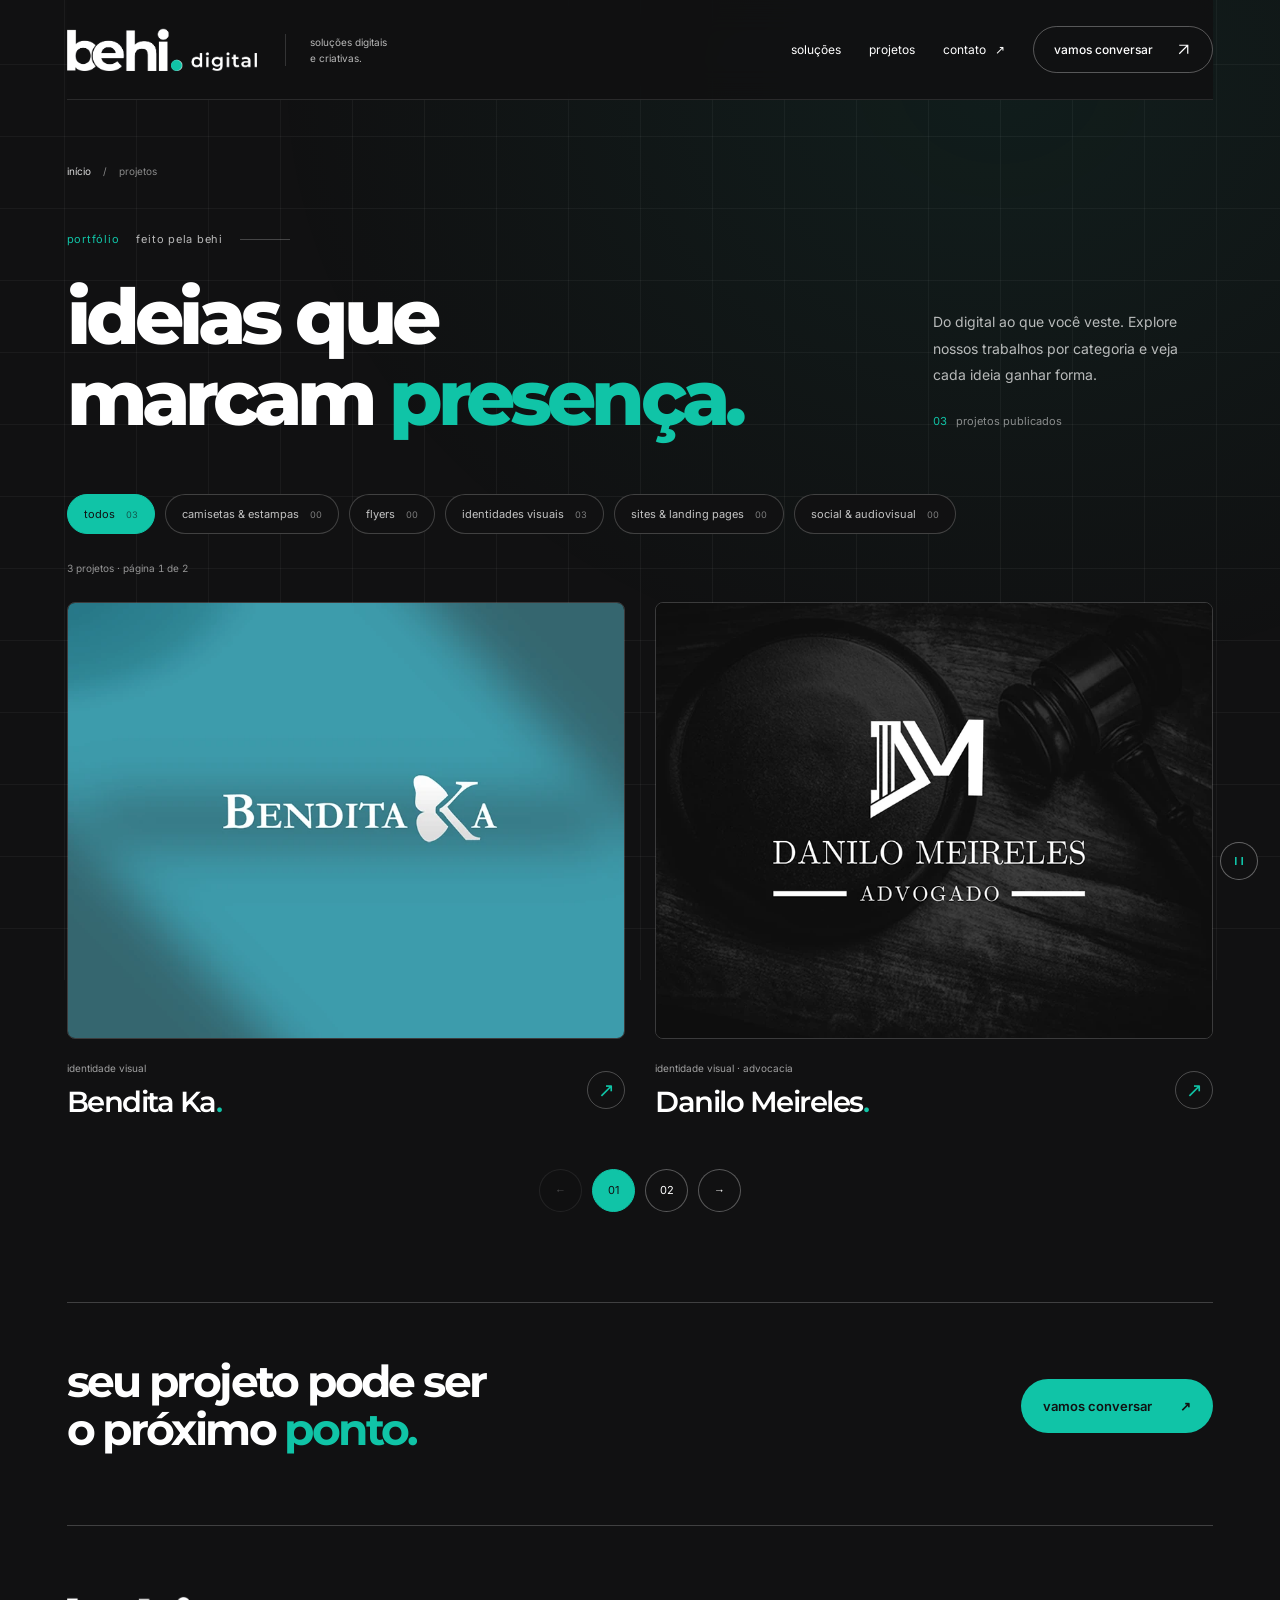
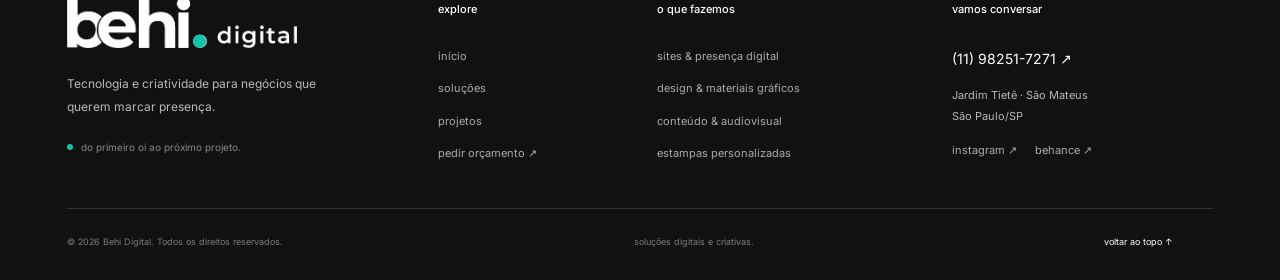
==== projetos.html @ 559d8277 "Add files via upload" ====
<!doctype html>
<html lang="pt-BR">
<head>
  <meta charset="utf-8">
  <meta name="viewport" content="width=device-width, initial-scale=1">
  <meta name="theme-color" content="#111112">
  <title>Projetos — Behi Digital</title>
  <meta name="description" content="Explore os projetos da Behi por categoria: identidades visuais, camisetas, flyers, sites e conteúdo. Conheça os trabalhos e peça seu orçamento.">
  <link rel="canonical" href="https://behi-solucoes-digitais.yellowgrass130.chatgpt.site/projetos.html">
  <meta property="og:type" content="website">
  <meta property="og:locale" content="pt_BR">
  <meta property="og:title" content="Projetos — Behi Digital">
  <meta property="og:description" content="Tecnologia e criatividade para o seu negócio. Sites, design e conteúdo, com atendimento próximo e cuidado em cada entrega.">
  <meta property="og:url" content="https://behi-solucoes-digitais.yellowgrass130.chatgpt.site/projetos.html">
  <link rel="icon" type="image/png" href="./assets/destaques-632b198e.png">
  <link rel="preload" href="./fonts/montserrat-800.woff2" as="font" type="font/woff2" crossorigin>
  <link rel="preload" href="./fonts/inter-400.woff2" as="font" type="font/woff2" crossorigin>
  <link rel="stylesheet" href="./fonts.css">
  <link rel="stylesheet" href="./tokens.css">
  <link rel="stylesheet" href="./style.css">
  <link rel="stylesheet" href="./experience.css">
  <link rel="stylesheet" href="./refinements.css">
</head>
<body><div class="page-grid" aria-hidden="true"></div><div class="scroll-progress" aria-hidden="true"></div><div class="cursor-ring" aria-hidden="true"></div><a class="skip-link" href="#galeria">Ir para os projetos</a><div class="site-shell"><header class="site-header">
      <a class="brand" href="./" aria-label="Behi Digital — início">
        <span class="logo-horizontal" role="img" aria-label="behi.digital"><img src="./assets/site-cabecalho-d1fed30f.png" alt="" width="1046" height="238" aria-hidden="true"></span>
      </a>
      <span class="brand-descriptor">soluções digitais<br>e criativas.</span>
      <nav class="desktop-nav" aria-label="Navegação principal">
        <a href="./#solucoes">soluções</a>
        <a href="./projetos.html" aria-current="page">projetos</a>
        <a href="./#contato">contato <span aria-hidden="true">↗</span></a>
      </nav>
      <a class="header-contact whatsapp-link" href="https://wa.me/5511982517271?text=Ol%C3%A1!%20Vim%20pelo%20site%20da%20Behi%20e%20gostaria%20de%20um%20or%C3%A7amento%20para%20meu%20projeto." target="_blank" rel="noopener noreferrer">
        vamos conversar <svg viewBox="0 0 24 24" fill="none" aria-hidden="true"><path d="M6 18 18 6M6 6h12v12" stroke="currentColor" stroke-width="1.7"/></svg><span class="sr-only"> pelo WhatsApp (abre em nova aba)</span>
      </a>
      <button class="menu-toggle" aria-expanded="false" aria-controls="mobile-menu" aria-label="Abrir menu"><span></span><span></span></button>
      <nav id="mobile-menu" class="mobile-menu" aria-label="Navegação móvel" hidden>
        <a href="./#solucoes">soluções <span aria-hidden="true">↘</span></a>
        <a href="./projetos.html" aria-current="page">projetos <span aria-hidden="true">↘</span></a>
        <a class="whatsapp-link" href="https://wa.me/5511982517271?text=Ol%C3%A1!%20Vim%20pelo%20site%20da%20Behi%20e%20gostaria%20de%20um%20or%C3%A7amento%20para%20meu%20projeto." target="_blank" rel="noopener noreferrer">pedir um orçamento <span aria-hidden="true">↗</span></a>
      </nav>
    </header>
    <main id="galeria" class="gallery-main">
      <nav class="breadcrumbs" aria-label="Caminho da página"><a href="./">início</a><span aria-hidden="true">/</span><span aria-current="page">projetos</span></nav>
      <div class="gallery-heading"><div><p class="section-label reveal"><span>portfólio</span> feito pela behi</p><h1 class="reveal">ideias que<br>marcam <span class="accent">presença.</span></h1></div><div><p class="section-description reveal">Do digital ao que você veste. Explore nossos trabalhos por categoria e veja cada ideia ganhar forma.</p><p class="gallery-total"><span id="gallery-total">03</span> projetos publicados</p></div></div>
      <div id="gallery-filters" class="gallery-filters" role="group" aria-label="Filtrar projetos por categoria"></div>
      <div id="gallery-results" class="gallery-results"><p id="gallery-status" class="gallery-status" role="status" aria-live="polite"></p><ul id="gallery-list" class="gallery-grid" aria-label="Projetos"></ul>
      <div id="gallery-empty" class="gallery-empty" hidden><h2>novos pontos de vista<br>chegam por aqui<span class="accent">.</span></h2><p>Ainda não há projetos publicados nesta categoria. Enquanto isso, conheça os outros trabalhos da Behi.</p><a id="gallery-reset" class="button button-primary" href="./projetos.html">ver todos os projetos <span aria-hidden="true">↗</span></a></div>
      <nav id="gallery-pagination" class="gallery-pagination" aria-label="Paginação dos projetos"></nav></div>
      <noscript><p>Conheça os projetos no <a class="work-link" href="https://www.behance.net/brenobotelho1">portfólio da Behi no Behance ↗</a>. Ative o JavaScript para filtrar e ampliar os trabalhos nesta página.</p></noscript>
    </main>
    <section class="gallery-cta" aria-labelledby="gallery-cta-title"><h2 id="gallery-cta-title">seu projeto pode ser<br>o próximo <span class="accent">ponto.</span></h2><a class="button button-primary" href="./#contato">vamos conversar <span aria-hidden="true">↗</span></a></section>
    <footer id="rodape" class="site-footer footer-full">
      <div class="footer-top"><div class="footer-about"><a href="./" aria-label="Behi Digital — voltar ao início"><span class="logo-horizontal" role="img" aria-label="behi.digital"><img src="./assets/site-cabecalho-d1fed30f.png" alt="" width="1046" height="238" aria-hidden="true"></span></a><p>Tecnologia e criatividade para negócios que querem marcar presença.</p><span class="footer-signature"><span class="contact-dot" aria-hidden="true"></span> do primeiro oi ao próximo projeto.</span></div>
      <nav class="footer-column" aria-label="Explore a Behi"><h3>explore</h3><a href="./">início</a><a href="./#solucoes">soluções</a><a href="./projetos.html">projetos</a><a href="./#contato">pedir orçamento ↗</a></nav>
      <nav class="footer-column" aria-label="Soluções da Behi"><h3>o que fazemos</h3><a href="./#solucoes">sites & presença digital</a><a href="./#solucoes">design & materiais gráficos</a><a href="./#solucoes">conteúdo & audiovisual</a><a href="./#solucoes">estampas personalizadas</a></nav>
      <div class="footer-column footer-contact"><h3>vamos conversar</h3><a class="footer-phone" href="https://wa.me/5511982517271" target="_blank" rel="noopener noreferrer">(11) 98251-7271 ↗</a><p>Jardim Tietê · São Mateus<br>São Paulo/SP</p><div class="footer-socials"><a href="https://www.instagram.com/behidigital/" target="_blank" rel="noopener noreferrer">instagram ↗</a><a href="https://www.behance.net/brenobotelho1" target="_blank" rel="noopener noreferrer">behance ↗</a></div></div></div>
      <div class="footer-bottom"><span>© <span data-current-year>2026</span> Behi Digital. Todos os direitos reservados.</span><span>soluções digitais e criativas.</span><a href="#galeria">voltar ao topo ↑</a></div>
    </footer></div>
  <dialog id="project-dialog" class="project-dialog" aria-labelledby="dialog-title" aria-describedby="dialog-description">
    <div class="dialog-header"><span id="dialog-type" class="project-kind"></span><form method="dialog"><button id="dialog-close" class="dialog-close" type="submit" aria-label="Fechar projeto" autofocus>×</button></form></div>
    <figure class="dialog-image"><img id="dialog-image" alt="" width="808" height="632"></figure>
    <div class="dialog-image-nav" id="dialog-image-nav" hidden><button id="dialog-prev" type="button" aria-label="Imagem anterior">←</button><span id="dialog-image-count" role="status"></span><button id="dialog-next" type="button" aria-label="Próxima imagem">→</button></div>
    <div class="dialog-info"><h2 id="dialog-title"></h2><p id="dialog-description"></p><a id="dialog-source" class="work-link" target="_blank" rel="noopener noreferrer" hidden></a></div>
  </dialog>
<button class="motion-toggle" aria-label="Pausar movimentos" aria-pressed="false" title="Pausar movimentos" hidden><svg class="pause-icon" viewBox="0 0 20 20" aria-hidden="true"><path d="M6 5v10M14 5v10" stroke="currentColor" stroke-width="2"/></svg><svg class="play-icon" viewBox="0 0 20 20" aria-hidden="true"><path d="m7 4 9 6-9 6V4Z" fill="currentColor"/></svg></button><script src="./script.js" defer></script><script src="./portfolio-data.js" defer></script><script src="./portfolio.js" defer></script></body></html>
---- fonts.css ----
@font-face {
  font-family: 'Inter';
  font-style: normal;
  font-weight: 400;
  font-display: swap;
  src: url("./fonts/inter-400.woff2") format('woff2');
  unicode-range: U+0000-00FF, U+0131, U+0152-0153, U+02BB-02BC, U+02C6, U+02DA, U+02DC, U+0304, U+0308, U+0329, U+2000-206F, U+20AC, U+2122, U+2191, U+2193, U+2212, U+2215, U+FEFF, U+FFFD;
}

@font-face {
  font-family: 'Inter';
  font-style: normal;
  font-weight: 500;
  font-display: swap;
  src: url("./fonts/inter-500.woff2") format('woff2');
  unicode-range: U+0000-00FF, U+0131, U+0152-0153, U+02BB-02BC, U+02C6, U+02DA, U+02DC, U+0304, U+0308, U+0329, U+2000-206F, U+20AC, U+2122, U+2191, U+2193, U+2212, U+2215, U+FEFF, U+FFFD;
}

@font-face {
  font-family: 'Inter';
  font-style: normal;
  font-weight: 600;
  font-display: swap;
  src: url("./fonts/inter-600.woff2") format('woff2');
  unicode-range: U+0000-00FF, U+0131, U+0152-0153, U+02BB-02BC, U+02C6, U+02DA, U+02DC, U+0304, U+0308, U+0329, U+2000-206F, U+20AC, U+2122, U+2191, U+2193, U+2212, U+2215, U+FEFF, U+FFFD;
}

@font-face {
  font-family: 'Montserrat';
  font-style: normal;
  font-weight: 600;
  font-display: swap;
  src: url("./fonts/montserrat-600.woff2") format('woff2');
  unicode-range: U+0000-00FF, U+0131, U+0152-0153, U+02BB-02BC, U+02C6, U+02DA, U+02DC, U+0304, U+0308, U+0329, U+2000-206F, U+20AC, U+2122, U+2191, U+2193, U+2212, U+2215, U+FEFF, U+FFFD;
}

@font-face {
  font-family: 'Montserrat';
  font-style: normal;
  font-weight: 700;
  font-display: swap;
  src: url("./fonts/montserrat-700.woff2") format('woff2');
  unicode-range: U+0000-00FF, U+0131, U+0152-0153, U+02BB-02BC, U+02C6, U+02DA, U+02DC, U+0304, U+0308, U+0329, U+2000-206F, U+20AC, U+2122, U+2191, U+2193, U+2212, U+2215, U+FEFF, U+FFFD;
}

@font-face {
  font-family: 'Montserrat';
  font-style: normal;
  font-weight: 800;
  font-display: swap;
  src: url("./fonts/montserrat-800.woff2") format('woff2');
  unicode-range: U+0000-00FF, U+0131, U+0152-0153, U+02BB-02BC, U+02C6, U+02DA, U+02DC, U+0304, U+0308, U+0329, U+2000-206F, U+20AC, U+2122, U+2191, U+2193, U+2212, U+2215, U+FEFF, U+FFFD;
}

@font-face {
  font-family: 'Inter';
  font-style: normal;
  font-weight: 700 900;
  font-display: swap;
  src: url("./fonts/inter-700-900.woff2") format('woff2');
  unicode-range: U+0000-00FF, U+0131, U+0152-0153, U+02BB-02BC, U+02C6, U+02DA, U+02DC, U+0304, U+0308, U+0329, U+2000-206F, U+20AC, U+2122, U+2191, U+2193, U+2212, U+2215, U+FEFF, U+FFFD;
}
---- tokens.css ----
/* Declared brand values from the supplied Behi Brand Book. */
:root {
  --behi-ink: #111112;
  --behi-graphite: #2a2a2d;
  --behi-bone: #f2efe8;
  --behi-turquoise: #10c4a7;
  --behi-mist: #9a9a94;
  --behi-font-heading: "Montserrat", sans-serif;
  --behi-font-body: "Inter", sans-serif;
}
---- style.css ----
* { box-sizing: border-box; }
html { scroll-behavior: smooth; }
body { margin: 0; background: var(--behi-ink); color: var(--behi-bone); font-family: var(--behi-font-body); -webkit-font-smoothing: antialiased; }
body::before { content: ""; display: block; height: 4px; background: var(--behi-turquoise); }
a { color: inherit; text-decoration: none; }
button { font: inherit; }
button, a { -webkit-tap-highlight-color: transparent; }
a:focus-visible, button:focus-visible { outline: 2px solid var(--behi-turquoise); outline-offset: 6px; }
::selection { color: var(--behi-ink); background: var(--behi-turquoise); }
[hidden] { display: none !important; }
.sr-only { position: absolute; width: 1px; height: 1px; padding: 0; margin: -1px; overflow: hidden; clip: rect(0, 0, 0, 0); white-space: nowrap; border: 0; }
.skip-link { position: fixed; top: 10px; left: 16px; transform: translateY(-160%); padding: 14px 20px; background: var(--behi-turquoise); color: var(--behi-ink); z-index: 30; }
.skip-link:focus { transform: translateY(0); }
.accent { color: var(--behi-turquoise); }
.site-shell { max-width: 1600px; margin: 0 auto; padding: 0 clamp(24px, 5.2vw, 84px); }
.site-header { min-height: 114px; display: flex; align-items: center; gap: 28px; border-bottom: 1px solid #ffffff1c; position: relative; z-index: 10; }
.brand { display: inline-flex; flex-shrink: 0; }
.brand img { width: 94px; height: auto; display: block; }
.brand-descriptor { border-left: 1px solid #ffffff26; padding-left: 24px; font-size: 11px; line-height: 1.6; color: #c1c0ba; }
.desktop-nav { margin-left: auto; display: flex; align-items: center; gap: 30px; font-size: 12px; }
.desktop-nav a { padding: 12px 0; transition: color .2s; }
.desktop-nav a:hover, .work-link:hover { color: var(--behi-turquoise); }
.desktop-nav a span { margin-left: 6px; }
.header-contact { display: inline-flex; align-items: center; gap: 22px; font-size: 12px; font-weight: 500; border: 1px solid #ffffff4d; padding: 14px 20px; border-radius: 40px; transition: background .2s, border-color .2s, color .2s; }
.header-contact:hover { color: var(--behi-ink); background: var(--behi-turquoise); border-color: var(--behi-turquoise); }
.header-contact svg { width: 17px; height: 17px; }
.menu-toggle, .mobile-menu { display: none; }
.hero { display: grid; grid-template-columns: 1fr 1fr; gap: 28px; align-items: center; padding: 64px 0 54px; }
.eyebrow { margin: 0 0 26px; display: flex; align-items: center; gap: 10px; font-size: 12px; font-weight: 500; letter-spacing: .02em; color: #d1d0c9; }
.little-dot { width: 7px; height: 7px; background: var(--behi-turquoise); border-radius: 50%; }
h1 { font-family: var(--behi-font-heading); font-size: clamp(78px, 8.4vw, 128px); font-weight: 800; letter-spacing: -.075em; line-height: .95; margin: 0 0 28px; }
.headline-last { position: relative; display: inline-block; }
.headline-spark { width: .44em; height: .44em; position: absolute; top: .16em; right: -.73em; color: var(--behi-turquoise); transform: rotate(15deg); }
.hero-description { color: #c4c2bc; max-width: 420px; font-size: 15px; line-height: 1.8; margin: 0 0 27px; }
.hero-actions { display: flex; align-items: center; gap: 24px; flex-wrap: wrap; }
.button { min-height: 54px; padding: 0 22px; display: inline-flex; justify-content: center; align-items: center; gap: 28px; font-size: 13px; font-weight: 600; border-radius: 50px; transition: transform .2s, background .2s; }
.button-primary { color: var(--behi-ink); background: var(--behi-turquoise); }
.button-primary:hover { background: #40d6bc; transform: translateY(-2px); }
.button svg { height: 20px; width: 20px; }
.work-link { display: inline-flex; gap: 12px; font-size: 12px; padding: 16px 0; border-bottom: 1px solid #f2efe845; transition: color .2s; }
.contact-note { font-size: 10px; color: #b2b1aa; margin: 19px 0 0; letter-spacing: .015em; }
.contact-note > span { color: var(--behi-turquoise); margin-right: 5px; }
.hero-art { height: 590px; position: relative; min-width: 0; isolation: isolate; }
.art-grid { position: absolute; inset: 32px 0 33px; border: 1px solid #f2efe80b; border-radius: 50%; background-image: linear-gradient(#ffffff06 1px, transparent 1px), linear-gradient(90deg, #ffffff06 1px, transparent 1px); background-size: 44px 44px; mask-image: radial-gradient(ellipse, black 26%, transparent 72%); }
.art-topline { position: absolute; top: 0; left: 20px; right: 0; display: flex; align-items: center; justify-content: space-between; font-size: 9px; color: #b6b4ad; letter-spacing: .035em; }
.art-topline > span:last-child { color: var(--behi-turquoise); }
.browser-card { position: absolute; top: 62px; left: 16px; width: 91%; background: var(--behi-bone); color: var(--behi-ink); border-radius: 12px; overflow: hidden; transform: rotate(-7deg); box-shadow: 0 20px 65px #0005; border: 1px solid #f2efe84d; }
.browser-bar { height: 32px; display: flex; align-items: center; justify-content: space-between; gap: 10px; padding: 0 13px; background: #e6e3dd; border-bottom: 1px solid #11111212; }
.browser-bar > span:nth-child(2) { font-size: 7px; color: #64645e; }
.browser-bar > svg { width: 12px; height: 12px; }
.window-dots { display: flex; gap: 4px; }
.window-dots i { width: 5px; height: 5px; display: block; border: 1px solid #8e8c87; border-radius: 50%; }
.window-dots i:first-child { border-color: var(--behi-turquoise); background: var(--behi-turquoise); }
.browser-body { padding: 24px 27px 0; height: 292px; position: relative; }
.browser-body > img { display: block; width: 104px; height: auto; }
.browser-mini-nav { position: absolute; display: flex; gap: 12px; top: 32px; right: 23px; font-size: 6px; }
.browser-mini-nav b { font-size: 9px; margin-left: 4px; }
.browser-heading { font-family: var(--behi-font-heading); font-size: clamp(25px, 2.6vw, 40px); font-weight: 800; line-height: 1.12; letter-spacing: -.06em; margin: 28px 0 11px; }
.browser-heading > span { color: #777971; }
.browser-caption { font-size: 8px; line-height: 1.6; }
.browser-mini-button { font-size: 7px; display: inline-flex; gap: 27px; align-items: center; border-radius: 30px; margin-top: 15px; padding: 9px 12px; background: var(--behi-ink); color: var(--behi-bone); }
.browser-mini-button > span { color: var(--behi-turquoise); font-size: 10px; }
.browser-orbit { width: 112px; height: 112px; position: absolute; right: 27px; bottom: 43px; color: #111112; background: var(--behi-turquoise); border-radius: 50%; }
.browser-orbit svg { width: 100%; height: 100%; transform: rotate(-18deg); }
.browser-bottom { display: flex; justify-content: space-between; position: absolute; bottom: 0; left: 27px; right: 27px; border-top: 1px solid #11111222; padding: 10px 0; font-size: 6px; color: #60605c; }
.poster-card { position: absolute; top: 244px; right: 0; width: 47%; height: 290px; border-radius: 10px; transform: rotate(8deg); padding: 22px; background: var(--behi-turquoise); color: var(--behi-ink); box-shadow: 0 18px 40px #0004; }
.poster-label { display: flex; justify-content: space-between; font-size: 7px; padding-bottom: 14px; border-bottom: 1px solid #11111240; }
.poster-label > span:last-child { font-size: 13px; line-height: 1; }
.poster-card > p { font-family: var(--behi-font-heading); font-size: clamp(23px, 2.55vw, 40px); font-weight: 800; letter-spacing: -.065em; line-height: 1.02; margin: 18px 0 0; }
.poster-card > p > span { color: #111112; }
.poster-asterisk { position: absolute; bottom: 43px; right: 20px; width: 65px; height: 65px; transform: rotate(15deg); }
.poster-card > img { position: absolute; bottom: 20px; left: 22px; width: 74px; height: auto; }
.content-card { position: absolute; top: 374px; left: -3px; width: 52%; height: 169px; transform: rotate(-5deg); border: 1px solid #62625c; background: var(--behi-graphite); color: var(--behi-bone); border-radius: 10px; padding: 16px 18px; box-shadow: 0 15px 40px #0004; }
.content-top { display: flex; gap: 6px; align-items: center; font-size: 6px; color: #d1d0ca; }
.content-status { width: 4px; height: 4px; background: var(--behi-turquoise); border-radius: 50%; }
.content-top > span:last-child { margin-left: auto; letter-spacing: .1em; }
.content-play { position: absolute; right: 16px; top: 48px; display: flex; align-items: center; justify-content: center; width: 53px; height: 53px; border: 1px solid #f2efe838; border-radius: 50%; color: var(--behi-turquoise); }
.content-play svg { width: 32px; height: 32px; }
.content-title { display: block; margin-top: 23px; font-family: var(--behi-font-heading); font-size: 34px; letter-spacing: -.06em; font-weight: 800; }
.content-timeline { margin-top: 22px; font-size: 6px; color: #c4c3bb; }
.content-timeline i { display: block; width: 100%; height: 2px; background: linear-gradient(90deg, var(--behi-turquoise) 38%, #656560 38%); position: relative; margin-bottom: 6px; }
.content-timeline i::before { content: ""; position: absolute; top: -2px; left: 38%; height: 6px; width: 6px; border-radius: 50%; background: var(--behi-turquoise); }
.art-sticker { display: flex; align-items: center; gap: 9px; position: absolute; right: 18px; top: 189px; background: var(--behi-ink); color: var(--behi-bone); border: 1px solid #ffffff35; padding: 11px 14px; border-radius: 30px; font-size: 9px; transform: rotate(4deg); box-shadow: 0 7px 20px #0004; }
.art-sticker svg { width: 18px; height: 18px; color: var(--behi-turquoise); }
.art-bottomline { position: absolute; bottom: 0; left: 0; right: 0; display: flex; gap: 12px; align-items: center; justify-content: space-between; color: #b4b1aa; font-size: 8px; letter-spacing: .02em; }
.cross { color: var(--behi-turquoise); font-size: 16px; }
.service-strip { display: flex; align-items: center; justify-content: space-between; gap: 22px; padding: 30px 0; border-top: 1px solid #ffffff24; border-bottom: 1px solid #ffffff24; }
.service-strip > span { display: inline-flex; justify-content: space-between; align-items: center; flex: 1; gap: 22px; font-family: var(--behi-font-heading); font-size: clamp(14px, 1.7vw, 24px); font-weight: 600; letter-spacing: -.04em; white-space: nowrap; }
.service-strip > span:last-child { flex: initial; }
.service-strip > span:last-child .strip-dot { display: none; }
.strip-dot { display: inline-block; width: 5px; height: 5px; border-radius: 50%; background: var(--behi-turquoise); flex-shrink: 0; }
.site-footer { display: flex; gap: 24px; align-items: center; justify-content: space-between; padding: 25px 0; color: #b4b1aa; font-size: 10px; line-height: 1.6; }
.site-footer p { display: flex; gap: 8px; align-items: center; margin: 0; }
.site-footer svg { width: 16px; height: 16px; color: var(--behi-turquoise); flex-shrink: 0; }
.hero-copy { animation: enter .65s ease both; }
.hero-art { animation: enter .8s .1s ease both; }
@keyframes enter { from { opacity: 0; transform: translateY(12px); } to { opacity: 1; transform: translateY(0); } }

@media (min-width: 1500px) {
  .hero { gap: 56px; }
  .hero-art { height: 620px; }
  .browser-card { top: 70px; }
  .poster-card { top: 265px; height: 310px; }
  .content-card { top: 400px; height: 175px; }
}
@media (max-width: 1100px) {
  .site-shell { padding: 0 32px; }
  .site-header { gap: 20px; min-height: 100px; }
  .brand-descriptor { padding-left: 18px; font-size: 10px; }
  .desktop-nav { gap: 20px; font-size: 11px; }
  .header-contact { gap: 13px; padding: 12px 15px; font-size: 11px; }
  .hero { gap: 15px; padding: 52px 0 40px; }
  h1 { font-size: clamp(76px, 9vw, 100px); }
  .hero-description { font-size: 14px; max-width: 370px; }
  .hero-actions { gap: 20px; }
  .button { font-size: 12px; padding: 0 19px; gap: 17px; }
  .work-link { font-size: 11px; gap: 6px; }
  .hero-art { height: 540px; }
  .browser-card { left: 5px; top: 66px; width: 95%; }
  .browser-body { height: 267px; padding: 21px 20px 0; }
  .browser-body > img { width: 85px; }
  .browser-mini-nav { right: 18px; top: 27px; gap: 9px; font-size: 5px; }
  .browser-heading { margin-top: 31px; font-size: 29px; }
  .browser-orbit { width: 88px; height: 88px; right: 16px; bottom: 49px; }
  .browser-bottom { left: 20px; right: 20px; }
  .poster-card { top: 251px; height: 245px; width: 49%; padding: 17px; }
  .poster-card > p { font-size: 30px; }
  .poster-asterisk { width: 49px; height: 49px; bottom: 39px; right: 17px; }
  .poster-card > img { left: 17px; width: 62px; }
  .content-card { top: 350px; height: 151px; padding: 14px; }
  .content-title { font-size: 29px; }
  .content-play { width: 42px; height: 42px; top: 48px; right: 11px; }
  .content-play svg { width: 26px; height: 26px; }
  .content-timeline { margin-top: 18px; }
  .art-sticker { top: 196px; right: -5px; font-size: 8px; padding: 9px 11px; }
  .art-topline { font-size: 8px; left: 0; }
}
@media (max-width: 800px) {
  .brand-descriptor { margin-right: auto; }
  .desktop-nav { display: none; }
  .hero { grid-template-columns: 1fr; padding-top: 48px; gap: 44px; }
  .hero-copy { max-width: 620px; }
  h1 { font-size: clamp(88px, 14.5vw, 116px); }
  .hero-description { font-size: 15px; max-width: 445px; }
  .hero-art { width: min(100%, 570px); justify-self: center; height: 580px; }
  .browser-card { width: 91%; left: 18px; top: 68px; }
  .browser-body { height: 293px; padding: 24px 27px 0; }
  .browser-body > img { width: 104px; }
  .browser-mini-nav { right: 24px; top: 32px; font-size: 6px; gap: 12px; }
  .browser-heading { font-size: clamp(27px, 6.4vw, 39px); }
  .browser-orbit { width: 112px; height: 112px; right: 27px; bottom: 43px; }
  .poster-card { top: 245px; width: 47%; height: 288px; padding: 22px; }
  .poster-card > p { font-size: clamp(25px, 6.1vw, 37px); }
  .poster-asterisk { width: 65px; height: 65px; bottom: 43px; right: 20px; }
  .poster-card > img { left: 22px; width: 74px; }
  .content-card { top: 367px; height: 166px; left: 0; padding: 16px 18px; }
  .content-title { font-size: 34px; }
  .content-play { width: 53px; height: 53px; top: 48px; right: 16px; }
  .content-timeline { margin-top: 22px; }
  .art-sticker { top: 191px; right: 8px; padding: 11px 14px; font-size: 9px; }
  .service-strip { flex-wrap: wrap; justify-content: center; padding: 23px 0; gap: 18px 24px; }
  .service-strip > span { flex: initial; font-size: 17px; gap: 24px; }
  .service-strip > span:last-child .strip-dot { display: inline-block; }
  .site-footer { flex-wrap: wrap; gap: 12px; }
}
@media (max-width: 520px) {
  .site-shell { padding: 0 22px; }
  .site-header { min-height: 92px; gap: 18px; }
  .brand img { width: 76px; }
  .brand-descriptor { padding-left: 17px; font-size: 9px; }
  .header-contact { display: none; }
  .menu-toggle { display: flex; flex-direction: column; align-items: center; justify-content: center; width: 44px; height: 44px; gap: 6px; background: transparent; border: 1px solid #ffffff42; border-radius: 50%; cursor: pointer; flex-shrink: 0; }
  .menu-toggle span { width: 15px; height: 1px; background: var(--behi-bone); transition: transform .2s; }
  .menu-toggle[aria-expanded="true"] span:first-child { transform: translateY(3.5px) rotate(45deg); }
  .menu-toggle[aria-expanded="true"] span:last-child { transform: translateY(-3.5px) rotate(-45deg); }
  .mobile-menu { display: flex; flex-direction: column; gap: 0; position: absolute; left: 0; right: 0; top: calc(100% + 10px); background: var(--behi-graphite); border: 1px solid #ffffff26; border-radius: 14px; padding: 8px 20px; box-shadow: 0 20px 40px #0006; }
  .mobile-menu a { display: flex; align-items: center; justify-content: space-between; gap: 20px; padding: 18px 0; font-size: 13px; }
  .mobile-menu a + a { border-top: 1px solid #ffffff1c; }
  .mobile-menu a:last-child { color: var(--behi-turquoise); }
  .hero { padding-top: 37px; gap: 36px; padding-bottom: 28px; }
  .eyebrow { margin-bottom: 22px; font-size: 11px; }
  h1 { font-size: clamp(73px, 21vw, 106px); margin-bottom: 24px; }
  .headline-spark { width: .38em; height: .38em; right: -.59em; }
  .hero-description { font-size: 14px; line-height: 1.8; max-width: 340px; margin-bottom: 23px; }
  .hero-actions { gap: 10px 20px; }
  .button { min-height: 53px; padding: 0 20px; font-size: 12px; gap: 24px; }
  .work-link { font-size: 11px; padding: 14px 0; }
  .contact-note { margin-top: 14px; font-size: 9px; }
  .hero-art { height: 430px; }
  .art-topline { font-size: 7px; }
  .browser-card { top: 48px; left: 6px; width: 94%; border-radius: 9px; }
  .browser-bar { height: 24px; padding: 0 10px; }
  .browser-bar > span:nth-child(2) { font-size: 5px; }
  .browser-bar > svg { width: 9px; height: 9px; }
  .window-dots i { width: 4px; height: 4px; }
  .browser-body { height: 220px; padding: 17px 18px 0; }
  .browser-body > img { width: 77px; }
  .browser-mini-nav { right: 14px; top: 23px; font-size: 4px; gap: 7px; }
  .browser-mini-nav b { font-size: 6px; }
  .browser-heading { margin-top: 22px; margin-bottom: 8px; font-size: clamp(22px, 6.6vw, 31px); }
  .browser-caption { font-size: 6px; }
  .browser-mini-button { font-size: 5px; margin-top: 10px; padding: 6px 9px; }
  .browser-orbit { width: 74px; height: 74px; right: 17px; bottom: 35px; }
  .browser-bottom { left: 18px; right: 18px; padding: 7px 0; font-size: 4px; }
  .poster-card { top: 200px; width: 47%; height: 192px; padding: 13px; border-radius: 8px; }
  .poster-label { font-size: 5px; padding-bottom: 8px; }
  .poster-label > span:last-child { font-size: 9px; }
  .poster-card > p { font-size: clamp(19px, 5.6vw, 27px); margin-top: 13px; }
  .poster-asterisk { width: 41px; height: 41px; bottom: 29px; right: 13px; }
  .poster-card > img { width: 53px; left: 13px; bottom: 13px; }
  .content-card { top: 278px; width: 53%; height: 118px; padding: 11px 12px; border-radius: 8px; }
  .content-top { font-size: 4px; gap: 4px; }
  .content-title { font-size: 25px; margin-top: 19px; }
  .content-play { height: 33px; width: 33px; right: 10px; top: 40px; }
  .content-play svg { width: 22px; height: 22px; }
  .content-timeline { margin-top: 13px; font-size: 4px; }
  .art-sticker { top: 155px; right: 0; font-size: 6px; padding: 7px 9px; gap: 5px; }
  .art-sticker svg { width: 13px; height: 13px; }
  .art-bottomline { font-size: 6px; gap: 8px; }
  .cross { font-size: 13px; }
  .service-strip { gap: 16px 19px; padding: 23px 0; }
  .service-strip > span { font-size: 14px; gap: 19px; }
  .strip-dot { width: 4px; height: 4px; }
  .site-footer { padding: 22px 0; font-size: 9px; }
}
@media (prefers-reduced-motion: reduce) {
  html { scroll-behavior: auto; }
  *, *::before, *::after { animation: none !important; transition: none !important; }
}
---- experience.css ----
/* Editorial sections and native motion. No framework or animation library. */
:root {
  --behi-bone:#fff;
  --behi-graphite:#111112;
  --behi-mist:rgb(255 255 255 / .65);
  --ease-out:cubic-bezier(.2,.75,.25,1);
  --scroll-progress:0;
  --page-turn:0deg;
}
body::before {
  display:none;
}
body {
  background:#111112;
}
.site-shell {
  position:relative;
  z-index:1;
}
.page-grid {
  position:fixed;
  z-index:0;
  inset:-80px;
  pointer-events:none;
  background-image:linear-gradient(rgb(255 255 255 / .045) 1px,transparent 1px),linear-gradient(90deg,rgb(255 255 255 / .045) 1px,transparent 1px);
  background-size:72px 72px;
  transform:translateY(var(--grid-y,0px));
}
.page-grid::after {
  content:"";
  position:absolute;
  inset:0;
  background:radial-gradient(ellipse at 75% 15%,rgb(16 196 167 / .07),transparent 48%);
}
.scroll-progress {
  height:3px;
  position:fixed;
  inset:0 0 auto;
  background:var(--behi-turquoise);
  transform:scaleX(var(--scroll-progress));
  transform-origin:left;
  z-index:100;
  pointer-events:none;
}
.site-header {
  position:sticky;
  top:0;
  min-height:100px;
  background:rgb(17 17 18 / .92);
  backdrop-filter:blur(16px);
  z-index:40;
  transition:box-shadow .3s,border-color .3s;
}
.site-header.is-scrolled {
  border-color:rgb(16 196 167 / .35);
  box-shadow:0 20px 32px rgb(17 17 18 / .7);
}
.desktop-nav {
  gap:28px;
}
.desktop-nav a,.footer-links a {
  position:relative;
}
.desktop-nav a::after,.footer-links a::after {
  content:"";
  position:absolute;
  left:0;
  bottom:5px;
  height:1px;
  width:100%;
  background:var(--behi-turquoise);
  transform:scaleX(0);
  transform-origin:right;
  transition:transform .35s var(--ease-out);
}
.desktop-nav a:hover::after,.footer-links a:hover::after {
  transform:scaleX(1);
  transform-origin:left;
}
.brand-descriptor,.eyebrow,.hero-description,.contact-note,.art-topline,.art-bottomline,.site-footer {
  color:rgb(255 255 255 / .7);
}
.brand img {
  transition:transform .4s var(--ease-out);
}
.brand:hover img {
  transform:translateY(-3px);
}
.hero {
  padding-top:76px;
  padding-bottom:80px;
}
.hero-copy,.hero-art {
  animation-duration:.95s;
}
.headline-spark {
  transform:rotate(calc(15deg + var(--page-turn)));
}
.hero-description {
  max-width:430px;
}
.art-grid {
  border-radius:0;
  mask-image:none;
  background:none;
  border-color:rgb(255 255 255 / .07);
  inset:20px -8px 24px;
}
.art-grid::before,.art-grid::after {
  content:"+";
  color:var(--behi-turquoise);
  position:absolute;
  font-size:16px;
  top:-10px;
  left:-5px;
}
.art-grid::after {
  top:auto;
  left:auto;
  right:-5px;
  bottom:-10px;
}
.browser-bar {
  background:#fff;
  color:#111112;
}
.browser-bar>span:nth-child(2),.browser-bottom {
  color:rgb(17 17 18 / .65);
}
.browser-heading>span {
  color:rgb(17 17 18 / .55);
}
.browser-orbit {
  color:#111112;
}
.content-top,.content-timeline {
  color:rgb(255 255 255 / .75);
}
.content-timeline i {
  background:linear-gradient(90deg,var(--behi-turquoise) 38%,rgb(255 255 255 / .3) 38%);
}
.browser-card {
  transform:translate3d(calc(var(--mx,0px) * .4),calc(var(--my,0px) * .4 + var(--scroll-lift,0px)),0) rotate(-7deg);
}
.poster-card {
  transform:translate3d(calc(var(--mx,0px) * .85),calc(var(--my,0px) * .85 + var(--scroll-lift,0px) * -.55),0) rotate(8deg);
}
.content-card {
  transform:translate3d(calc(var(--mx,0px) * -.5),calc(var(--my,0px) * -.5 + var(--scroll-lift,0px) * .5),0) rotate(-5deg);
}
.art-sticker {
  transform:translate3d(calc(var(--mx,0px) * -.3),calc(var(--my,0px) * -.3),0) rotate(4deg);
}
.hero-art {
  perspective:1000px;
}
.hero-art:hover .browser-orbit svg {
  transform:rotate(22deg);
}
.browser-orbit svg {
  transition:transform 1s var(--ease-out);
}
.button,.header-contact {
  position:relative;
  transform:translate3d(var(--btn-x,0px),var(--btn-y,0px),0);
  transition:transform .3s var(--ease-out),background .3s,color .3s,box-shadow .3s;
}
.button-primary:hover {
  color:#111112;
  background:#fff;
  transform:translate3d(var(--btn-x,0px),calc(var(--btn-y,0px) - 3px),0);
  box-shadow:0 0 0 5px rgb(16 196 167 / .12);
}
.button svg,.button>span[aria-hidden],.header-contact svg {
  transition:transform .35s var(--ease-out);
}
.button:hover svg,.button:hover>span[aria-hidden],.header-contact:hover svg {
  transform:translate(3px,-3px);
}
.service-strip {
  display:block;
  overflow:hidden;
  padding:27px 0;
  border-color:rgb(255 255 255 / .2);
  mask-image:linear-gradient(90deg,transparent,#000 3%,#000 97%,transparent);
}
.ticker-track {
  display:flex;
  width:max-content;
}
.ticker-group {
  display:flex;
  align-items:center;
  flex-shrink:0;
}
.ticker-group>span {
  display:inline-flex;
  gap:54px;
  align-items:center;
  padding-right:54px;
  font-family:var(--behi-font-heading);
  font-size:clamp(18px,2.1vw,30px);
  font-weight:600;
  letter-spacing:-.04em;
}
.ticker-group i {
  display:inline-block;
  width:7px;
  height:7px;
  background:var(--behi-turquoise);
  border-radius:50%;
}
.motion-enabled .ticker-track {
  animation:ticker 28s linear infinite;
}
.service-strip:hover .ticker-track {
  animation-play-state:paused;
}
@keyframes ticker {
  to {
    transform:translateX(-50%);
  }
}
.section-space {
  padding:130px 0;
}
section[id] {
  scroll-margin-top:122px;
}
h2,h3,p {
  overflow-wrap:break-word;
}
h2 {
  font-family:var(--behi-font-heading);
  font-weight:700;
  font-size:clamp(36px,4.2vw,64px);
  letter-spacing:-.06em;
  line-height:1.12;
  margin:0;
}
.section-label {
  display:flex;
  align-items:center;
  gap:17px;
  text-transform:lowercase;
  font-size:11px;
  letter-spacing:.07em;
  margin:0 0 30px;
  color:rgb(255 255 255 / .7);
}
.section-label>span {
  color:var(--behi-turquoise);
  font-variant-numeric:tabular-nums;
}
.section-label::after {
  content:"";
  width:50px;
  height:1px;
  background:rgb(255 255 255 / .22);
}
.section-description {
  color:rgb(255 255 255 / .7);
  line-height:1.9;
  font-size:14px;
  max-width:440px;
  margin:26px 0 0;
}
.point-story {
  display:grid;
  grid-template-columns:1.25fr .75fr;
  gap:80px;
  align-items:center;
}
.point-copy h2 {
  font-size:clamp(42px,5.2vw,77px);
}
.point-visual {
  position:relative;
  height:360px;
  display:flex;
  justify-content:center;
  align-items:center;
}
.point-core {
  position:relative;
  height:150px;
  width:150px;
  border-radius:50%;
  background:var(--behi-turquoise);
  transform:scale(var(--point-scale,1));
  box-shadow:0 0 0 22px rgb(16 196 167 / .04),0 0 0 44px rgb(16 196 167 / .02);
}
.point-core>span {
  display:none;
}
.point-orbit {
  position:absolute;
  width:290px;
  height:290px;
  border:1px dashed rgb(255 255 255 / .22);
  border-radius:50%;
  transform:rotate(var(--orbit-turn,0deg));
}
.orbit-dot {
  position:absolute;
  top:29px;
  left:29px;
  width:12px;
  height:12px;
  background:#fff;
  border-radius:50%;
  box-shadow:0 0 0 5px rgb(255 255 255 / .08);
}
.point-caption {
  position:absolute;
  bottom:-7px;
  font-size:10px;
  letter-spacing:.03em;
}
.point-axis {
  position:absolute;
  z-index:-1;
  background:rgb(255 255 255 / .1);
}
.point-axis-x {
  height:1px;
  left:0;
  right:0;
}
.point-axis-y {
  width:1px;
  top:0;
  bottom:0;
}
.section-heading {
  display:flex;
  justify-content:space-between;
  align-items:flex-end;
  gap:64px;
  margin-bottom:65px;
}
.section-heading>.section-description {
  width:280px;
  flex-shrink:0;
}
.solutions {
  border-top:1px solid rgb(255 255 255 / .2);
}
.solution-row {
  display:grid;
  grid-template-columns:76px 1fr 52px;
  align-items:start;
  gap:20px;
  padding:40px 0;
  border-top:1px solid rgb(255 255 255 / .2);
  position:relative;
}
.solution-row:last-child {
  border-bottom:1px solid rgb(255 255 255 / .2);
}
.solution-row::before {
  content:"";
  position:absolute;
  inset:0;
  background:rgb(255 255 255 / .025);
  opacity:0;
  transform:scaleY(.8);
  transition:opacity .4s,transform .5s var(--ease-out);
}
.solution-number {
  color:var(--behi-turquoise);
  font-size:12px;
  padding-top:7px;
}
.solution-content {
  transition:transform .5s var(--ease-out);
  position:relative;
}
.solution-content h3 {
  font-family:var(--behi-font-heading);
  font-size:clamp(23px,2.5vw,36px);
  font-weight:600;
  letter-spacing:-.055em;
  margin:0;
}
.solution-content h3>span {
  color:var(--behi-turquoise);
}
.solution-content p {
  color:rgb(255 255 255 / .66);
  font-size:13px;
  line-height:1.8;
  margin:14px 0 19px;
}
.solution-tags {
  display:flex;
  flex-wrap:wrap;
  gap:8px;
}
.solution-tags>span {
  font-size:9px;
  border:1px solid rgb(255 255 255 / .2);
  border-radius:30px;
  padding:7px 11px;
  color:rgb(255 255 255 / .75);
  transition:border-color .35s;
}
.solution-arrow {
  position:relative;
  display:grid;
  place-items:center;
  width:46px;
  height:46px;
  font-size:24px;
  border:1px solid rgb(255 255 255 / .25);
  border-radius:50%;
  transition:color .4s,background .4s,transform .4s var(--ease-out);
}
.solution-row:hover::before {
  opacity:1;
  transform:scaleY(1);
}
.solution-row:hover .solution-content {
  transform:translateX(12px);
}
.solution-row:hover .solution-tags>span {
  border-color:rgb(16 196 167 / .6);
}
.solution-row:hover .solution-arrow {
  color:#111112;
  background:var(--behi-turquoise);
  transform:rotate(45deg);
}
.projects {
  display:grid;
  grid-template-columns:.8fr 1.2fr;
  gap:100px;
  padding-top:65px;
  align-items:start;
}
.projects-intro {
  position:sticky;
  top:150px;
}
.projects-intro h2 {
  font-size:clamp(37px,4.2vw,60px);
}
.projects-intro .section-description {
  max-width:300px;
}
.projects-intro .work-link {
  margin-top:25px;
}
.project-counter {
  margin-top:60px;
  display:flex;
  gap:13px;
  align-items:baseline;
  font-variant-numeric:tabular-nums;
}
.project-counter>span:first-child {
  font-family:var(--behi-font-heading);
  font-size:46px;
  letter-spacing:-.07em;
}
.project-counter>span:nth-child(2) {
  color:rgb(255 255 255 / .5);
  font-size:12px;
}
.project-counter-dots {
  margin-left:20px;
  display:flex;
  gap:8px;
  align-self:center;
}
.project-counter-dots i {
  width:6px;
  height:6px;
  background:rgb(255 255 255 / .25);
  border-radius:50%;
  transition:background .4s,transform .4s;
}
.project-counter-dots i.is-active {
  background:var(--behi-turquoise);
  transform:scale(1.4);
}
.project-list {
  margin:0;
  padding:0;
  list-style:none;
  min-width:0;
}
.project-item+.project-item {
  margin-top:80px;
}
.project-link {
  display:block;
}
.project-media {
  position:relative;
  overflow:hidden;
  aspect-ratio:808 / 632;
  background:#111112;
  border:1px solid rgb(255 255 255 / .18);
  border-radius:7px;
}
.project-media img {
  display:block;
  height:100%;
  width:100%;
  object-fit:cover;
  transform:translateY(var(--image-shift,0px)) scale(1.06);
  transition:transform .7s var(--ease-out),opacity .5s;
}
.project-link:hover .project-media img {
  transform:translateY(var(--image-shift,0px)) scale(1.12);
  opacity:.85;
}
.project-open {
  position:absolute;
  left:var(--hover-x,50%);
  top:var(--hover-y,50%);
  transform:translate(-50%,-50%) scale(.75);
  opacity:0;
  padding:17px 21px;
  color:#111112;
  background:var(--behi-turquoise);
  border-radius:50px;
  font-size:11px;
  pointer-events:none;
  white-space:nowrap;
  transition:opacity .25s,transform .35s var(--ease-out);
}
.project-link:hover .project-open {
  opacity:1;
  transform:translate(-50%,-50%) scale(1);
}
.project-corner {
  position:absolute;
  right:16px;
  bottom:16px;
  width:44px;
  height:44px;
  display:grid;
  place-items:center;
  background:#111112;
  color:#fff;
  border:1px solid rgb(255 255 255 / .4);
  border-radius:50%;
  font-size:22px;
  transition:transform .3s,background .3s,color .3s;
}
.project-link:hover .project-corner {
  background:var(--behi-turquoise);
  color:#111112;
  transform:rotate(45deg);
}
.project-meta {
  display:flex;
  justify-content:space-between;
  gap:25px;
  align-items:center;
  padding-top:22px;
}
.project-kind {
  display:block;
  color:rgb(255 255 255 / .6);
  font-size:10px;
  margin-bottom:10px;
}
.project-meta h3 {
  font-family:var(--behi-font-heading);
  font-weight:600;
  font-size:clamp(23px,2.2vw,33px);
  letter-spacing:-.05em;
  margin:0;
}
.project-index {
  font-size:12px;
  color:rgb(255 255 255 / .4);
}
.contact-section {
  border-top:1px solid rgb(255 255 255 / .2);
  position:relative;
  margin-top:30px;
}
.contact-heading {
  display:flex;
  align-items:center;
  justify-content:space-between;
  gap:80px;
}
.contact-heading h2 {
  font-size:clamp(54px,7.4vw,110px);
  line-height:1.05;
  letter-spacing:-.07em;
}
.contact-big-dot {
  width:clamp(140px,21vw,300px);
  aspect-ratio:1;
  border-radius:50%;
  background:var(--behi-turquoise);
  flex-shrink:0;
  transform:scale(var(--contact-scale,.85));
}
.contact-bottom {
  margin-top:48px;
  display:flex;
  align-items:center;
  gap:60px;
}
.contact-bottom p {
  font-size:14px;
  line-height:1.8;
  color:rgb(255 255 255 / .7);
  margin:0;
}
.contact-bottom .button {
  min-height:60px;
}
.footer-links {
  display:flex;
  gap:25px;
}
.footer-links a {
  padding:8px 0;
  transition:color .3s;
}
.footer-links a:hover {
  color:var(--behi-turquoise);
}
.site-footer {
  border-top:1px solid rgb(255 255 255 / .2);
  padding-right:45px;
}
.cursor-ring {
  display:none;
}
.motion-toggle {
  position:fixed;
  right:22px;
  bottom:20px;
  z-index:60;
  display:grid;
  place-items:center;
  width:38px;
  height:38px;
  padding:0;
  border:1px solid rgb(255 255 255 / .35);
  border-radius:50%;
  background:#111112;
  color:var(--behi-turquoise);
  cursor:pointer;
  transition:background .25s,color .25s;
}
.motion-toggle:hover {
  background:var(--behi-turquoise);
  color:#111112;
}
.motion-toggle svg {
  grid-area:1 / 1;
  width:16px;
  height:16px;
}
.motion-toggle .play-icon {
  display:none;
}
.motion-toggle[aria-pressed="true"] .pause-icon {
  display:none;
}
.motion-toggle[aria-pressed="true"] .play-icon {
  display:block;
}
.motion-enabled .reveal {
  opacity:0;
  transform:translateY(40px);
  transition:opacity .8s var(--ease-out),transform .9s var(--ease-out);
  transition-delay:var(--reveal-delay,0s);
}
.motion-enabled .reveal.is-visible {
  opacity:1;
  transform:translateY(0);
}
.motion-paused *,.motion-paused *::before,.motion-paused *::after {
  animation-play-state:paused!important;
}
.motion-paused .hero-art {
  --mx:0px!important;
  --my:0px!important;
  --scroll-lift:0px!important;
}
.motion-paused .reveal {
  opacity:1;
  transform:none;
}
@media(hover:hover) and (pointer:fine) {
  .motion-enabled.pointer-seen .cursor-ring {
    display:block;
    position:fixed;
    z-index:70;
    width:25px;
    height:25px;
    left:0;
    top:0;
    border:1px solid rgb(16 196 167 / .65);
    border-radius:50%;
    pointer-events:none;
    transform:translate3d(calc(var(--cursor-x,0px) - 12px),calc(var(--cursor-y,0px) - 12px),0);
    transition:width .25s,height .25s,margin .25s,transform .12s ease-out;
  }
  .cursor-active .cursor-ring {
    width:45px!important;
    height:45px!important;
    margin:-10px 0 0 -10px;
  }
}
@media(max-width:1100px) {
  .desktop-nav {
    gap:22px;
  }
  .section-space {
    padding:100px 0;
  }
  .point-story {
    gap:30px;
  }
  .point-visual {
    height:310px;
  }
  .point-orbit {
    width:250px;
    height:250px;
  }
  .orbit-dot {
    top:24px;
    left:24px;
  }
  .point-core {
    height:125px;
    width:125px;
  }
  .section-heading {
    gap:30px;
  }
  .section-heading>.section-description {
    width:240px;
  }
  .projects {
    gap:45px;
  }
  .project-counter {
    margin-top:35px;
  }
  .solution-row {
    grid-template-columns:50px 1fr 46px;
  }
  .contact-heading {
    gap:40px;
  }
  .contact-bottom {
    gap:30px;
  }
}
@media(max-width:800px) {
  .hero {
    padding-top:50px;
    padding-bottom:55px;
  }
  .section-space {
    padding:85px 0;
  }
  .point-story {
    grid-template-columns:1fr;
    gap:50px;
  }
  .point-copy {
    max-width:550px;
  }
  .point-visual {
    width:min(100%,380px);
    justify-self:center;
  }
  .point-copy h2 {
    font-size:clamp(43px,8vw,64px);
  }
  .section-heading {
    display:block;
    margin-bottom:40px;
  }
  .section-heading>.section-description {
    width:auto;
    max-width:430px;
  }
  .projects {
    grid-template-columns:1fr;
    gap:45px;
  }
  .projects-intro {
    position:static;
  }
  .projects-intro h2 {
    font-size:clamp(40px,8vw,60px);
  }
  .projects-intro h2 br:nth-child(2) {
    display:none;
  }
  .projects-intro .section-description {
    max-width:430px;
  }
  .project-counter {
    display:none;
  }
  .project-item+.project-item {
    margin-top:50px;
  }
  .contact-heading h2 {
    font-size:clamp(48px,9vw,72px);
  }
  .contact-big-dot {
    width:130px;
  }
  .contact-bottom {
    flex-wrap:wrap;
    gap:25px;
  }
  .site-footer {
    align-items:flex-start;
    gap:18px;
  }
  .site-header {
    min-height:94px;
  }
}
@media(max-width:520px) {
  .page-grid {
    background-size:48px 48px;
  }
  .site-header {
    min-height:88px;
  }
  .hero {
    padding-top:38px;
    padding-bottom:35px;
  }
  .ticker-group>span {
    font-size:19px;
    gap:30px;
    padding-right:30px;
  }
  .ticker-group i {
    height:5px;
    width:5px;
  }
  .service-strip {
    padding:23px 0;
  }
  .section-space {
    padding:70px 0;
  }
  .section-label {
    font-size:10px;
    margin-bottom:25px;
  }
  .point-copy h2 {
    font-size:clamp(34px,9.2vw,47px);
  }
  .section-description {
    font-size:13px;
    line-height:1.9;
  }
  h2 {
    font-size:clamp(31px,8.1vw,42px);
  }
  .point-story {
    gap:35px;
  }
  .point-visual {
    height:280px;
    width:100%;
  }
  .point-orbit {
    height:230px;
    width:230px;
  }
  .orbit-dot {
    top:21px;
    left:21px;
  }
  .point-core {
    width:110px;
    height:110px;
  }
  .point-caption {
    bottom:-10px;
    font-size:9px;
  }
  .solution-row {
    grid-template-columns:26px 1fr 32px;
    padding:28px 0;
    gap:10px;
  }
  .solution-number {
    font-size:9px;
    padding-top:5px;
  }
  .solution-content h3 {
    font-size:23px;
  }
  .solution-content p {
    font-size:12px;
    margin-top:12px;
  }
  .solution-tags {
    gap:6px;
  }
  .solution-tags>span {
    font-size:8px;
    padding:6px 8px;
  }
  .solution-arrow {
    width:31px;
    height:31px;
    font-size:19px;
  }
  .solution-row:hover .solution-content {
    transform:translateX(3px);
  }
  .projects-intro h2 {
    font-size:39px;
  }
  .projects {
    gap:35px;
  }
  .project-meta {
    padding-top:17px;
    gap:12px;
  }
  .project-meta h3 {
    font-size:24px;
  }
  .project-kind {
    font-size:9px;
  }
  .project-corner {
    width:35px;
    height:35px;
    font-size:19px;
    bottom:11px;
    right:11px;
  }
  .project-open {
    display:none;
  }
  .contact-heading {
    gap:12px;
  }
  .contact-heading h2 {
    font-size:clamp(40px,10.4vw,53px);
  }
  .contact-big-dot {
    width:65px;
  }
  .contact-bottom {
    margin-top:30px;
  }
  .contact-bottom p {
    font-size:13px;
  }
  .contact-bottom .button {
    min-height:56px;
    padding:0 19px;
    gap:18px;
    font-size:11px;
  }
  .footer-links {
    flex-wrap:wrap;
    gap:10px 20px;
  }
  .site-footer {
    padding-bottom:35px;
  }
  .motion-toggle {
    width:34px;
    height:34px;
    right:14px;
    bottom:14px;
  }
}
#inicio {
  scroll-margin-top:100px;
}
.motion-paused .hero-copy,.motion-paused .hero-art {
  animation:none;
}
@media(prefers-reduced-motion:reduce) {
  html {
    scroll-behavior:auto;
  }
  *,*::before,*::after {
    animation:none!important;
    transition:none!important;
  }
  .reveal {
    opacity:1!important;
    transform:none!important;
  }
  .cursor-ring {
    display:none!important;
  }
}
---- refinements.css ----
/* Shared header, contact, footer and project catalog. */
.logo-horizontal { position:relative; display:block; width:190px; aspect-ratio:1046 / 238; flex-shrink:0; transition:transform .35s var(--ease-out); }
/* Filters keep the original lettering visible when opened directly via file://. */
.logo-horizontal img,.brand .logo-horizontal img { display:block; width:100%; height:100%; object-fit:contain; filter:brightness(0) invert(1); }
.logo-horizontal::after { content:""; position:absolute; inset:0; background:url('./assets/site-cabecalho-d1fed30f.png') center / contain no-repeat; clip-path:inset(65% 39% 0 54%); pointer-events:none; }
.brand:hover .logo-horizontal img { transform:none; }
.brand:hover .logo-horizontal { transform:translateY(-2px); }
.site-header .brand-descriptor { font-size:10px; }
.contact-layout { display:grid; grid-template-columns:1fr 1fr; gap:90px; align-items:start; }
.contact-intro h2 { font-size:clamp(46px,5.6vw,80px); line-height:1.06; }
.contact-intro .section-description { max-width:350px; margin-top:30px; }
.contact-direct { display:flex; flex-wrap:wrap; align-items:center; gap:9px; margin-top:40px; font-size:11px; line-height:1.8; color:rgb(255 255 255 / .7); }
.contact-direct>span:last-child { color:#fff; text-decoration:underline; text-underline-offset:5px; }
.contact-dot { display:inline-block; height:6px; width:6px; background:var(--behi-turquoise); border-radius:50%; flex-shrink:0; }
.quote-form { padding:30px; border:1px solid rgb(255 255 255 / .2); border-radius:12px; background:rgb(17 17 18 / .9); }
.form-heading { display:flex; justify-content:space-between; gap:20px; font-family:var(--behi-font-heading); font-size:19px; letter-spacing:-.04em; margin-bottom:30px; }
.form-heading>span:last-child { color:var(--behi-turquoise); }
.form-pair { display:grid; grid-template-columns:1fr 1fr; gap:22px; }
.form-field { margin-bottom:24px; min-width:0; }
.form-field label { display:block; margin-bottom:10px; font-size:11px; color:rgb(255 255 255 / .85); }
.form-field label>span:not(.optional) { color:var(--behi-turquoise); }
.optional { font-size:9px; color:rgb(255 255 255 / .5); }
.form-field input,.form-field select,.form-field textarea { display:block; width:100%; background:transparent; color:#fff; border:0; border-bottom:1px solid rgb(255 255 255 / .3); padding:11px 0; border-radius:0; font:12px/1.6 var(--behi-font-body); outline:none; transition:border-color .25s; }
.form-field input:focus,.form-field select:focus,.form-field textarea:focus { border-color:var(--behi-turquoise); box-shadow:0 1px var(--behi-turquoise); }
.form-field ::placeholder { color:rgb(255 255 255 / .42); opacity:1; }
.form-field select { color-scheme:dark; cursor:pointer; }
.form-field select option { background:#111112; color:#fff; }
.form-field textarea { resize:vertical; min-height:90px; }
.form-submit { border:0; cursor:pointer; width:100%; justify-content:space-between; }
.form-note,.form-status { font-size:10px; line-height:1.8; margin:18px 0 0; color:rgb(255 255 255 / .55); }
.form-status { color:var(--behi-turquoise); }
.site-footer.footer-full { display:block; padding:70px 0 30px; font-size:12px; scroll-margin-top:120px; }
.footer-top { display:grid; grid-template-columns:1.5fr .8fr 1.15fr 1.2fr; gap:45px; }
.footer-about .logo-horizontal { width:230px; }
.footer-about>p { display:block; line-height:1.9; margin:25px 0 20px; max-width:260px; font-size:12px; }
.footer-signature { display:flex; align-items:center; gap:8px; font-size:10px; color:rgb(255 255 255 / .5); }
.footer-column { display:flex; flex-direction:column; align-items:flex-start; gap:15px; }
.footer-column h3 { color:#fff; font-size:11px; font-weight:500; margin:5px 0 14px; }
.footer-column a { display:inline-block; font-size:11px; color:rgb(255 255 255 / .65); transition:color .25s,transform .25s; line-height:1.6; }
.footer-column a:hover { color:var(--behi-turquoise); transform:translateX(3px); }
.footer-column p { display:block; margin:0; line-height:1.9; font-size:11px; }
.footer-column a.footer-phone { color:#fff; font-size:14px; }
.footer-socials { display:flex; gap:18px; flex-wrap:wrap; }
.footer-bottom { margin-top:45px; border-top:1px solid rgb(255 255 255 / .15); padding-top:25px; display:flex; justify-content:space-between; gap:25px; color:rgb(255 255 255 / .45); font-size:9px; line-height:1.8; padding-right:40px; }
.footer-bottom>a { color:#fff; }
.gallery-main { padding:65px 0 90px; scroll-margin-top:100px; }
.breadcrumbs { display:flex; gap:12px; font-size:10px; color:rgb(255 255 255 / .5); margin-bottom:55px; }
.breadcrumbs a { color:rgb(255 255 255 / .85); }
.gallery-heading { display:flex; justify-content:space-between; gap:65px; align-items:flex-end; margin-bottom:55px; }
.gallery-heading h1 { font-size:clamp(52px,6vw,88px); line-height:1.06; letter-spacing:-.065em; margin:0; }
.gallery-heading .section-description { max-width:280px; }
.gallery-total { font-size:11px; margin-top:25px; color:rgb(255 255 255 / .5); }
.gallery-total>span { color:var(--behi-turquoise); margin-right:6px; font-variant-numeric:tabular-nums; }
.gallery-filters { display:flex; flex-wrap:wrap; gap:10px; margin-bottom:28px; }
.filter-button { border:1px solid rgb(255 255 255 / .2); background:#111112; color:rgb(255 255 255 / .75); font:11px var(--behi-font-body); padding:12px 16px; border-radius:30px; cursor:pointer; transition:background .3s,color .3s,border-color .3s; }
.filter-button:hover { border-color:var(--behi-turquoise); color:#fff; }
.filter-button[aria-current="true"] { background:var(--behi-turquoise); border-color:var(--behi-turquoise); color:#111112; }
.filter-count { font-size:9px; margin-left:8px; opacity:.6; font-variant-numeric:tabular-nums; }
.gallery-status { margin:0 0 28px; font-size:10px; color:rgb(255 255 255 / .55); font-variant-numeric:tabular-nums; }
.gallery-results { scroll-margin-top:130px; }
.gallery-grid { list-style:none; padding:0; margin:0; display:grid; grid-template-columns:1fr 1fr; gap:45px 30px; }
.gallery-item { min-width:0; }
.motion-enabled .gallery-item { animation:gallery-enter .65s var(--ease-out) both; animation-delay:var(--card-delay,0s); }
@keyframes gallery-enter { from { opacity:0; transform:translateY(25px); } to { opacity:1; transform:translateY(0); } }
.gallery-card { display:block; border:0; padding:0; background:transparent; color:#fff; text-align:left; width:100%; cursor:pointer; }
.gallery-card-media { display:block; position:relative; overflow:hidden; aspect-ratio:808 / 632; border:1px solid rgb(255 255 255 / .18); border-radius:8px; }
.gallery-card-media img { height:100%; width:100%; object-fit:cover; display:block; transition:transform .7s var(--ease-out),opacity .4s; }
.gallery-card:hover .gallery-card-media img { transform:scale(1.055); opacity:.8; }
.gallery-view { position:absolute; left:50%; top:50%; transform:translate(-50%,-40%); opacity:0; padding:15px 22px; border-radius:30px; color:#111112; background:var(--behi-turquoise); font-size:11px; white-space:nowrap; transition:opacity .3s,transform .4s; }
.gallery-card:hover .gallery-view,.gallery-card:focus-visible .gallery-view { opacity:1; transform:translate(-50%,-50%); }
.gallery-card-meta { display:flex; align-items:center; justify-content:space-between; gap:18px; padding-top:23px; }
.gallery-card-title { display:block; font-family:var(--behi-font-heading); font-size:clamp(22px,2.3vw,32px); letter-spacing:-.05em; font-weight:600; }
.gallery-card-arrow { display:grid; place-items:center; width:38px; height:38px; border:1px solid rgb(255 255 255 / .25); border-radius:50%; color:var(--behi-turquoise); font-size:20px; flex-shrink:0; transition:background .3s,color .3s; }
.gallery-card:hover .gallery-card-arrow { background:var(--behi-turquoise); color:#111112; }
.gallery-empty { text-align:center; padding:90px 24px; border:1px solid rgb(255 255 255 / .18); border-radius:10px; }
.gallery-empty h2 { font-size:32px; }
.gallery-empty p { color:rgb(255 255 255 / .6); line-height:1.9; font-size:13px; max-width:440px; margin:20px auto 27px; }
.gallery-empty .button { border:0; cursor:pointer; }
.gallery-pagination { display:flex; gap:10px; justify-content:center; align-items:center; margin-top:50px; }
.page-button { display:grid; place-items:center; width:43px; height:43px; border:1px solid rgb(255 255 255 / .3); border-radius:50%; background:#111112; color:#fff; font:11px var(--behi-font-body); cursor:pointer; transition:background .3s,color .3s; }
.page-button:hover:not([aria-disabled="true"]),.page-button[aria-current="page"] { background:var(--behi-turquoise); color:#111112; border-color:var(--behi-turquoise); }
.page-button[aria-disabled="true"] { opacity:.25; cursor:default; }
.page-ellipsis { color:rgb(255 255 255 / .5); }
.gallery-cta { display:flex; justify-content:space-between; gap:30px; align-items:center; border-top:1px solid rgb(255 255 255 / .2); padding:55px 0 70px; }
.gallery-cta h2 { font-size:clamp(29px,3.4vw,48px); }
.dialog-open { overflow:hidden; }
.project-dialog { width:min(980px,calc(100% - 40px)); max-height:90dvh; padding:0; color:#fff; background:#111112; border:1px solid rgb(255 255 255 / .25); border-radius:12px; overflow-y:auto; }
.project-dialog::backdrop { background:rgb(0 0 0 / .85); backdrop-filter:blur(8px); }
.dialog-header { position:sticky; top:0; z-index:2; background:#111112; display:flex; justify-content:space-between; gap:25px; align-items:center; padding:20px 27px; border-bottom:1px solid rgb(255 255 255 / .18); }
.dialog-header .project-kind { margin:0; }
.dialog-close { display:grid; place-items:center; width:40px; height:40px; border-radius:50%; background:transparent; color:#fff; border:1px solid rgb(255 255 255 / .35); font-size:22px; cursor:pointer; }
.dialog-close:hover { color:var(--behi-turquoise); border-color:var(--behi-turquoise); }
.dialog-image { margin:0; min-height:150px; background:#111112; }
.dialog-image img { display:block; width:100%; height:auto; max-height:60dvh; object-fit:contain; }
.dialog-info { padding:28px; }
.dialog-info h2 { font-size:32px; }
.dialog-info p { font-size:13px; line-height:1.9; color:rgb(255 255 255 / .65); }
.dialog-image-nav { display:flex; gap:15px; justify-content:center; align-items:center; margin-top:20px; font-size:11px; }
.dialog-image-nav button { border:1px solid rgb(255 255 255 / .3); background:transparent; color:#fff; width:40px; height:40px; border-radius:50%; cursor:pointer; }
.dialog-image-nav button:disabled { opacity:.3; cursor:default; }
@media (max-width:1100px) {
  .logo-horizontal { width:160px; }
  .site-header { gap:20px; }
  .contact-layout { gap:45px; }
  .quote-form { padding:25px; }
  .form-pair { grid-template-columns:1fr; gap:0; }
  .footer-top { gap:30px; grid-template-columns:1.3fr .8fr 1fr 1.2fr; }
  .footer-about .logo-horizontal { width:180px; }
}
@media (max-width:800px) {
  .contact-layout { grid-template-columns:1fr; gap:45px; }
  .contact-intro h2 { font-size:clamp(48px,9vw,70px); }
  .quote-form { max-width:620px; }
  .form-pair { grid-template-columns:1fr 1fr; gap:20px; }
  .footer-top { grid-template-columns:1fr 1fr; gap:40px 30px; }
  .footer-about { grid-column:1 / -1; }
  .footer-about>p { max-width:350px; }
  .footer-bottom { flex-wrap:wrap; gap:15px 30px; }
  .gallery-heading { display:block; }
  .gallery-heading .section-description { max-width:470px; }
  .gallery-main { padding-top:40px; }
  .breadcrumbs { margin-bottom:40px; }
  .gallery-cta { flex-wrap:wrap; }
}
@media (max-width:520px) {
  .logo-horizontal { width:138px; }
  .site-header { gap:15px; }
  .site-header .brand-descriptor { display:none; }
  .site-header .brand { margin-right:auto; }
  .contact-intro h2 { font-size:clamp(43px,11.5vw,57px); }
  .contact-direct { margin-top:25px; font-size:10px; }
  .quote-form { padding:23px 19px; }
  .form-pair { grid-template-columns:1fr; gap:0; }
  .form-heading { font-size:18px; }
  .form-field input,.form-field select,.form-field textarea { font-size:16px; }
  .form-field input::placeholder,.form-field textarea::placeholder { font-size:12px; }
  .site-footer.footer-full { padding:50px 0 30px; }
  .footer-top { gap:35px 20px; }
  .footer-column { gap:12px; }
  .footer-column a { font-size:10px; }
  .footer-contact { grid-column:1 / -1; }
  .footer-column h3 { margin-bottom:6px; }
  .footer-about .logo-horizontal { width:200px; }
  .footer-bottom { margin-top:30px; display:grid; gap:12px; font-size:8px; }
  .gallery-heading h1 { font-size:clamp(42px,11.5vw,58px); }
  .gallery-heading { margin-bottom:35px; }
  .gallery-filters { gap:8px; }
  .filter-button { padding:11px 12px; font-size:10px; }
  .filter-count { margin-left:4px; font-size:8px; }
  .gallery-grid { grid-template-columns:1fr; gap:35px; }
  .gallery-card-title { font-size:25px; }
  .gallery-card-meta { padding-top:17px; }
  .gallery-empty { padding:55px 20px; }
  .gallery-empty h2 { font-size:27px; }
  .gallery-empty p { font-size:12px; }
  .gallery-main { padding-bottom:60px; }
  .gallery-cta { padding-bottom:55px; }
  .project-dialog { width:calc(100% - 22px); }
  .dialog-header { padding:14px 17px; }
  .dialog-info { padding:22px 18px; }
  .dialog-info h2 { font-size:27px; }
}
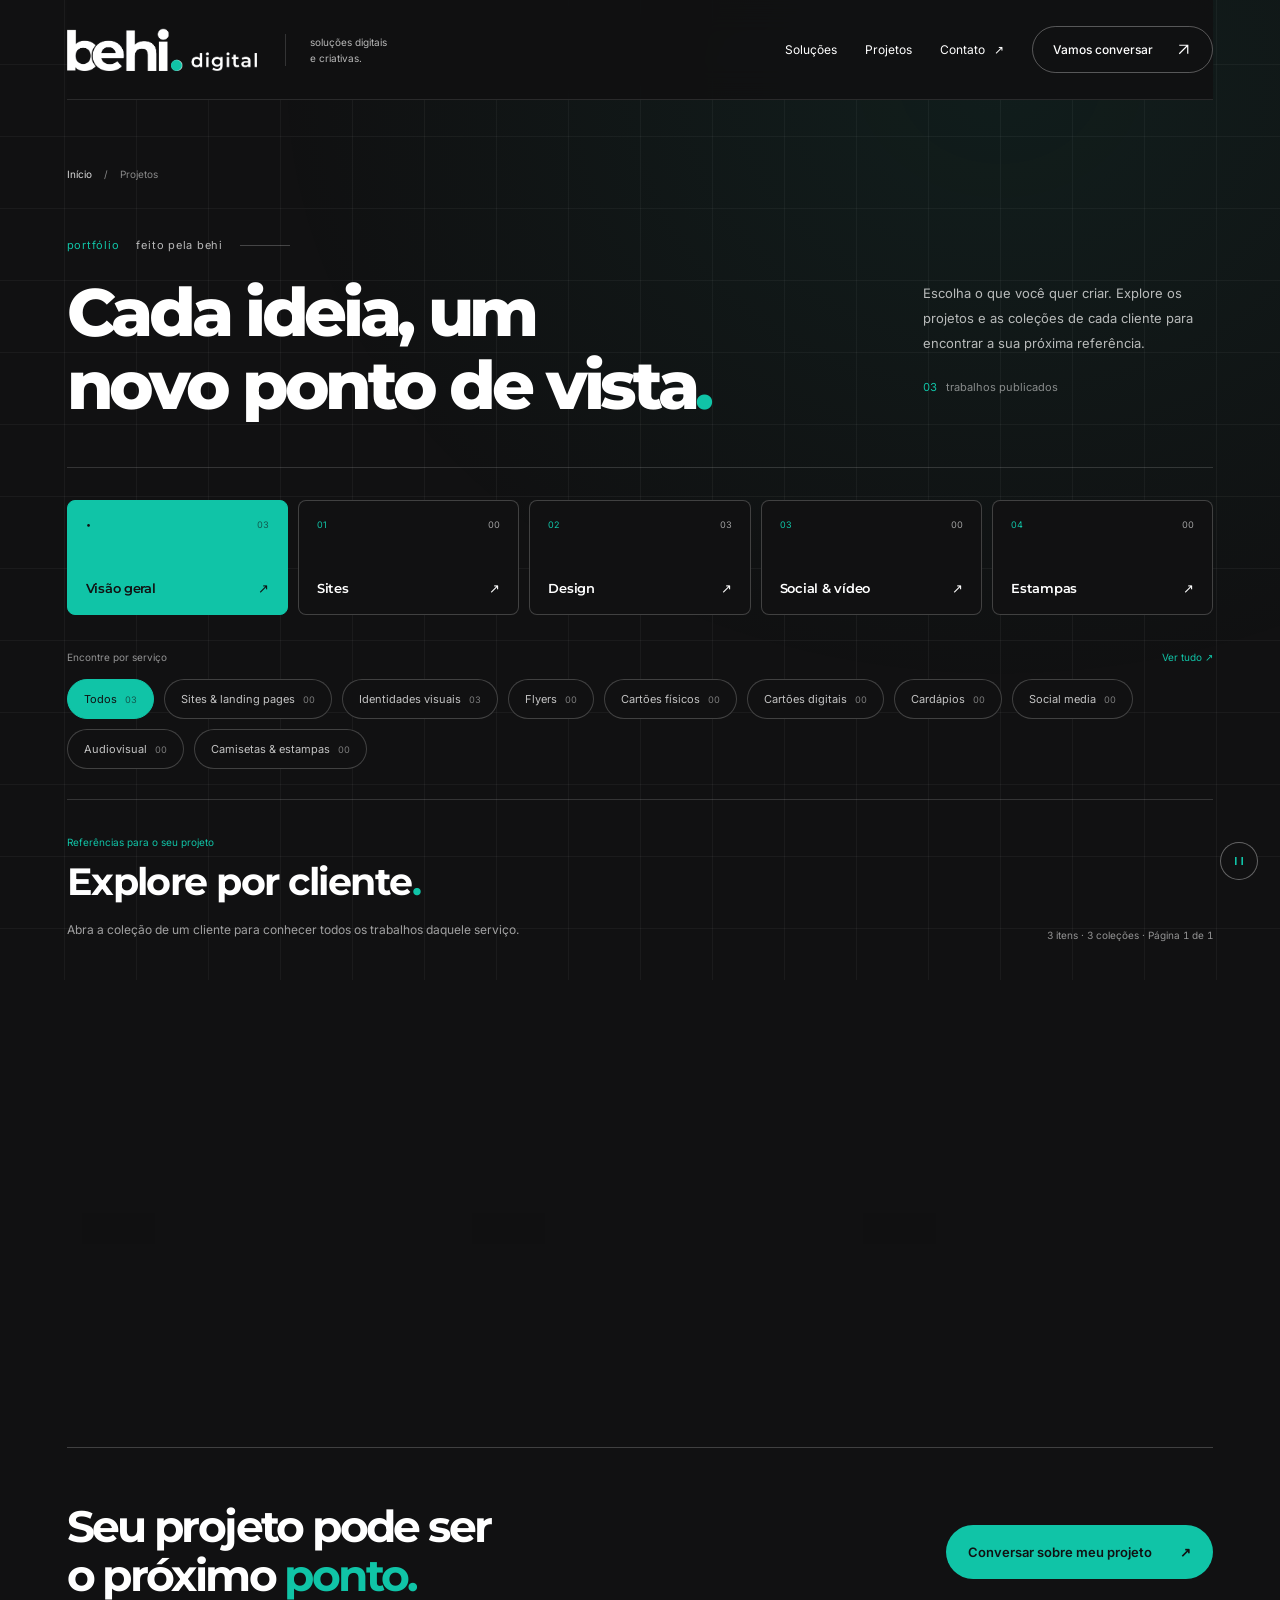
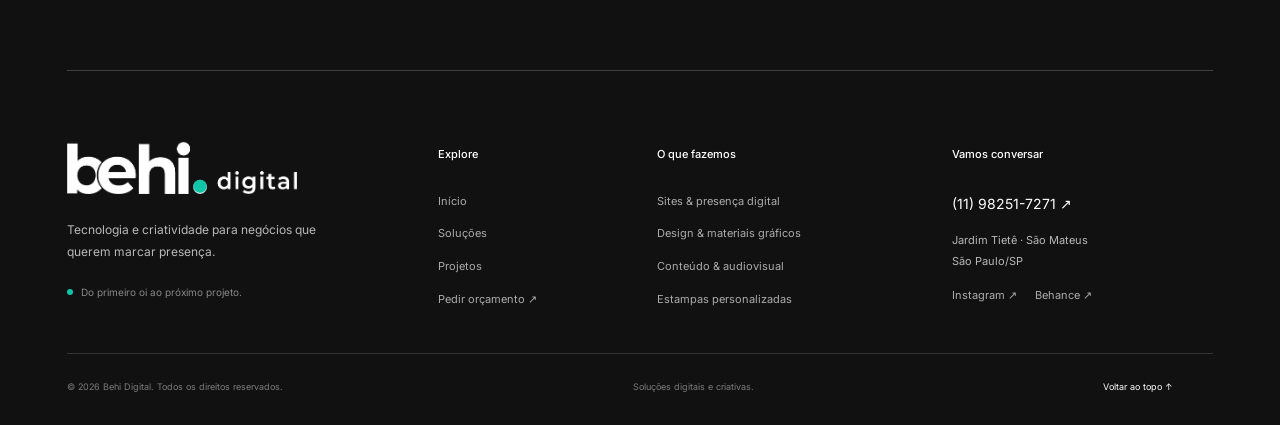
==== commit f7be6ca4: "Add files via upload" ====
--- a/projetos.html
+++ b/projetos.html
@@ -20,48 +20,55 @@
   <link rel="stylesheet" href="./style.css">
   <link rel="stylesheet" href="./experience.css">
   <link rel="stylesheet" href="./refinements.css">
+  <link rel="stylesheet" href="./catalog.css">
 </head>
 <body><div class="page-grid" aria-hidden="true"></div><div class="scroll-progress" aria-hidden="true"></div><div class="cursor-ring" aria-hidden="true"></div><a class="skip-link" href="#galeria">Ir para os projetos</a><div class="site-shell"><header class="site-header">
-      <a class="brand" href="./" aria-label="Behi Digital — início">
+      <a class="brand" href="./index.html" aria-label="Behi Digital — início">
         <span class="logo-horizontal" role="img" aria-label="behi.digital"><img src="./assets/site-cabecalho-d1fed30f.png" alt="" width="1046" height="238" aria-hidden="true"></span>
       </a>
       <span class="brand-descriptor">soluções digitais<br>e criativas.</span>
       <nav class="desktop-nav" aria-label="Navegação principal">
-        <a href="./#solucoes">soluções</a>
-        <a href="./projetos.html" aria-current="page">projetos</a>
-        <a href="./#contato">contato <span aria-hidden="true">↗</span></a>
+        <a href="./index.html#solucoes">Soluções</a>
+        <a href="./projetos.html" aria-current="page">Projetos</a>
+        <a href="./index.html#contato">Contato <span aria-hidden="true">↗</span></a>
       </nav>
       <a class="header-contact whatsapp-link" href="https://wa.me/5511982517271?text=Ol%C3%A1!%20Vim%20pelo%20site%20da%20Behi%20e%20gostaria%20de%20um%20or%C3%A7amento%20para%20meu%20projeto." target="_blank" rel="noopener noreferrer">
-        vamos conversar <svg viewBox="0 0 24 24" fill="none" aria-hidden="true"><path d="M6 18 18 6M6 6h12v12" stroke="currentColor" stroke-width="1.7"/></svg><span class="sr-only"> pelo WhatsApp (abre em nova aba)</span>
+        Vamos conversar <svg viewBox="0 0 24 24" fill="none" aria-hidden="true"><path d="M6 18 18 6M6 6h12v12" stroke="currentColor" stroke-width="1.7"/></svg><span class="sr-only"> pelo WhatsApp (abre em nova aba)</span>
       </a>
       <button class="menu-toggle" aria-expanded="false" aria-controls="mobile-menu" aria-label="Abrir menu"><span></span><span></span></button>
       <nav id="mobile-menu" class="mobile-menu" aria-label="Navegação móvel" hidden>
-        <a href="./#solucoes">soluções <span aria-hidden="true">↘</span></a>
-        <a href="./projetos.html" aria-current="page">projetos <span aria-hidden="true">↘</span></a>
-        <a class="whatsapp-link" href="https://wa.me/5511982517271?text=Ol%C3%A1!%20Vim%20pelo%20site%20da%20Behi%20e%20gostaria%20de%20um%20or%C3%A7amento%20para%20meu%20projeto." target="_blank" rel="noopener noreferrer">pedir um orçamento <span aria-hidden="true">↗</span></a>
+        <a href="./index.html#solucoes">Soluções <span aria-hidden="true">↘</span></a>
+        <a href="./projetos.html" aria-current="page">Projetos <span aria-hidden="true">↘</span></a>
+        <a class="whatsapp-link" href="https://wa.me/5511982517271?text=Ol%C3%A1!%20Vim%20pelo%20site%20da%20Behi%20e%20gostaria%20de%20um%20or%C3%A7amento%20para%20meu%20projeto." target="_blank" rel="noopener noreferrer">Pedir um orçamento <span aria-hidden="true">↗</span></a>
       </nav>
     </header>
     <main id="galeria" class="gallery-main">
-      <nav class="breadcrumbs" aria-label="Caminho da página"><a href="./">início</a><span aria-hidden="true">/</span><span aria-current="page">projetos</span></nav>
-      <div class="gallery-heading"><div><p class="section-label reveal"><span>portfólio</span> feito pela behi</p><h1 class="reveal">ideias que<br>marcam <span class="accent">presença.</span></h1></div><div><p class="section-description reveal">Do digital ao que você veste. Explore nossos trabalhos por categoria e veja cada ideia ganhar forma.</p><p class="gallery-total"><span id="gallery-total">03</span> projetos publicados</p></div></div>
-      <div id="gallery-filters" class="gallery-filters" role="group" aria-label="Filtrar projetos por categoria"></div>
-      <div id="gallery-results" class="gallery-results"><p id="gallery-status" class="gallery-status" role="status" aria-live="polite"></p><ul id="gallery-list" class="gallery-grid" aria-label="Projetos"></ul>
-      <div id="gallery-empty" class="gallery-empty" hidden><h2>novos pontos de vista<br>chegam por aqui<span class="accent">.</span></h2><p>Ainda não há projetos publicados nesta categoria. Enquanto isso, conheça os outros trabalhos da Behi.</p><a id="gallery-reset" class="button button-primary" href="./projetos.html">ver todos os projetos <span aria-hidden="true">↗</span></a></div>
-      <nav id="gallery-pagination" class="gallery-pagination" aria-label="Paginação dos projetos"></nav></div>
+      <nav id="gallery-breadcrumbs" class="breadcrumbs" aria-label="Caminho da página"><a href="./index.html">Início</a><span aria-hidden="true">/</span><span aria-current="page">Projetos</span></nav>
+      <div class="gallery-heading"><div><p class="section-label"><span>Portfólio</span> Feito pela Behi</p><h1 id="gallery-title">Cada ideia, um novo<br>ponto de vista<span class="accent">.</span></h1></div><div><p id="gallery-description" class="section-description">Escolha o que você quer criar. Explore os projetos e as coleções de cada cliente para encontrar a sua próxima referência.</p><p class="gallery-total"><span id="gallery-total">03</span> trabalhos publicados</p></div></div>
+      <nav id="gallery-services" class="catalog-services" aria-label="Escolher área de atuação"></nav>
+      <div class="catalog-filter-heading"><span>Encontre por serviço</span><a id="gallery-overview" href="./projetos.html">Ver tudo <span aria-hidden="true">↗</span></a></div>
+      <nav id="gallery-filters" class="gallery-filters" aria-label="Filtrar projetos por serviço"></nav>
+      <section id="gallery-results" class="gallery-results" aria-labelledby="gallery-context-title">
+        <div class="catalog-context"><div><p id="gallery-context-label" class="catalog-eyebrow">Explore o portfólio</p><h2 id="gallery-context-title">Projetos & coleções<span class="accent">.</span></h2><p id="gallery-context-description">As coleções reúnem os trabalhos de cada cliente. Abra uma delas para ver as peças.</p></div><p id="gallery-status" class="gallery-status" role="status" aria-live="polite"></p></div>
+        <a id="gallery-back" class="catalog-back work-link" href="./projetos.html" hidden>← Voltar para os clientes</a>
+        <ul id="gallery-list" class="gallery-grid" aria-label="Projetos e coleções de clientes"></ul>
+        <div id="gallery-empty" class="gallery-empty" hidden><span class="catalog-empty-dot" aria-hidden="true"></span><p class="catalog-eyebrow">Portfólio em atualização</p><h2 id="gallery-empty-title">Novos projetos chegam por aqui<span class="accent">.</span></h2><p>Os trabalhos desta categoria ainda não foram adicionados ao site. Você já pode conversar com a Behi sobre o que deseja criar.</p><div class="catalog-empty-actions"><a id="gallery-empty-quote" class="button button-primary" href="https://wa.me/5511982517271" target="_blank" rel="noopener noreferrer">Pedir orçamento <span aria-hidden="true">↗</span></a><a class="work-link" href="./projetos.html">Conhecer outros trabalhos ↗</a></div></div>
+        <nav id="gallery-pagination" class="gallery-pagination" aria-label="Paginação dos projetos"></nav>
+      </section>
       <noscript><p>Conheça os projetos no <a class="work-link" href="https://www.behance.net/brenobotelho1">portfólio da Behi no Behance ↗</a>. Ative o JavaScript para filtrar e ampliar os trabalhos nesta página.</p></noscript>
     </main>
-    <section class="gallery-cta" aria-labelledby="gallery-cta-title"><h2 id="gallery-cta-title">seu projeto pode ser<br>o próximo <span class="accent">ponto.</span></h2><a class="button button-primary" href="./#contato">vamos conversar <span aria-hidden="true">↗</span></a></section>
+    <section class="gallery-cta" aria-labelledby="gallery-cta-title"><h2 id="gallery-cta-title">Seu projeto pode ser<br>o próximo <span class="accent">ponto.</span></h2><a id="gallery-quote" class="button button-primary" href="https://wa.me/5511982517271" target="_blank" rel="noopener noreferrer">Conversar sobre meu projeto <span aria-hidden="true">↗</span></a></section>
     <footer id="rodape" class="site-footer footer-full">
-      <div class="footer-top"><div class="footer-about"><a href="./" aria-label="Behi Digital — voltar ao início"><span class="logo-horizontal" role="img" aria-label="behi.digital"><img src="./assets/site-cabecalho-d1fed30f.png" alt="" width="1046" height="238" aria-hidden="true"></span></a><p>Tecnologia e criatividade para negócios que querem marcar presença.</p><span class="footer-signature"><span class="contact-dot" aria-hidden="true"></span> do primeiro oi ao próximo projeto.</span></div>
-      <nav class="footer-column" aria-label="Explore a Behi"><h3>explore</h3><a href="./">início</a><a href="./#solucoes">soluções</a><a href="./projetos.html">projetos</a><a href="./#contato">pedir orçamento ↗</a></nav>
-      <nav class="footer-column" aria-label="Soluções da Behi"><h3>o que fazemos</h3><a href="./#solucoes">sites & presença digital</a><a href="./#solucoes">design & materiais gráficos</a><a href="./#solucoes">conteúdo & audiovisual</a><a href="./#solucoes">estampas personalizadas</a></nav>
-      <div class="footer-column footer-contact"><h3>vamos conversar</h3><a class="footer-phone" href="https://wa.me/5511982517271" target="_blank" rel="noopener noreferrer">(11) 98251-7271 ↗</a><p>Jardim Tietê · São Mateus<br>São Paulo/SP</p><div class="footer-socials"><a href="https://www.instagram.com/behidigital/" target="_blank" rel="noopener noreferrer">instagram ↗</a><a href="https://www.behance.net/brenobotelho1" target="_blank" rel="noopener noreferrer">behance ↗</a></div></div></div>
-      <div class="footer-bottom"><span>© <span data-current-year>2026</span> Behi Digital. Todos os direitos reservados.</span><span>soluções digitais e criativas.</span><a href="#galeria">voltar ao topo ↑</a></div>
+      <div class="footer-top"><div class="footer-about"><a href="./index.html" aria-label="Behi Digital — voltar ao início"><span class="logo-horizontal" role="img" aria-label="behi.digital"><img src="./assets/site-cabecalho-d1fed30f.png" alt="" width="1046" height="238" aria-hidden="true"></span></a><p>Tecnologia e criatividade para negócios que querem marcar presença.</p><span class="footer-signature"><span class="contact-dot" aria-hidden="true"></span> Do primeiro oi ao próximo projeto.</span></div>
+      <nav class="footer-column" aria-label="Explore a Behi"><h3>Explore</h3><a href="./index.html">Início</a><a href="./index.html#solucoes">Soluções</a><a href="./projetos.html">Projetos</a><a href="./index.html#contato">Pedir orçamento ↗</a></nav>
+      <nav class="footer-column" aria-label="Soluções da Behi"><h3>O que fazemos</h3><a href="./projetos.html?tipo=sites">Sites & presença digital</a><a href="./projetos.html?tipo=design">Design & materiais gráficos</a><a href="./projetos.html?tipo=conteudo">Conteúdo & audiovisual</a><a href="./projetos.html?tipo=camisetas">Estampas personalizadas</a></nav>
+      <div class="footer-column footer-contact"><h3>Vamos conversar</h3><a class="footer-phone" href="https://wa.me/5511982517271" target="_blank" rel="noopener noreferrer">(11) 98251-7271 ↗</a><p>Jardim Tietê · São Mateus<br>São Paulo/SP</p><div class="footer-socials"><a href="https://www.instagram.com/behidigital/" target="_blank" rel="noopener noreferrer">Instagram ↗</a><a href="https://www.behance.net/brenobotelho1" target="_blank" rel="noopener noreferrer">Behance ↗</a></div></div></div>
+      <div class="footer-bottom"><span>© <span data-current-year>2026</span> Behi Digital. Todos os direitos reservados.</span><span>Soluções digitais e criativas.</span><a href="#galeria">Voltar ao topo ↑</a></div>
     </footer></div>
   <dialog id="project-dialog" class="project-dialog" aria-labelledby="dialog-title" aria-describedby="dialog-description">
     <div class="dialog-header"><span id="dialog-type" class="project-kind"></span><form method="dialog"><button id="dialog-close" class="dialog-close" type="submit" aria-label="Fechar projeto" autofocus>×</button></form></div>
     <figure class="dialog-image"><img id="dialog-image" alt="" width="808" height="632"></figure>
     <div class="dialog-image-nav" id="dialog-image-nav" hidden><button id="dialog-prev" type="button" aria-label="Imagem anterior">←</button><span id="dialog-image-count" role="status"></span><button id="dialog-next" type="button" aria-label="Próxima imagem">→</button></div>
-    <div class="dialog-info"><h2 id="dialog-title"></h2><p id="dialog-description"></p><a id="dialog-source" class="work-link" target="_blank" rel="noopener noreferrer" hidden></a></div>
+    <div class="dialog-info"><h2 id="dialog-title"></h2><p id="dialog-description"></p><a id="dialog-quote" class="button button-primary" target="_blank" rel="noopener noreferrer">Quero um projeto assim ↗</a><a id="dialog-source" class="work-link" target="_blank" rel="noopener noreferrer" hidden></a></div>
   </dialog>
-<button class="motion-toggle" aria-label="Pausar movimentos" aria-pressed="false" title="Pausar movimentos" hidden><svg class="pause-icon" viewBox="0 0 20 20" aria-hidden="true"><path d="M6 5v10M14 5v10" stroke="currentColor" stroke-width="2"/></svg><svg class="play-icon" viewBox="0 0 20 20" aria-hidden="true"><path d="m7 4 9 6-9 6V4Z" fill="currentColor"/></svg></button><script src="./script.js" defer></script><script src="./portfolio-data.js" defer></script><script src="./portfolio.js" defer></script></body></html>
+<button class="motion-toggle" aria-label="Pausar movimentos" aria-pressed="false" title="Pausar movimentos" hidden><svg class="pause-icon" viewBox="0 0 20 20" aria-hidden="true"><path d="M6 5v10M14 5v10" stroke="currentColor" stroke-width="2"/></svg><svg class="play-icon" viewBox="0 0 20 20" aria-hidden="true"><path d="m7 4 9 6-9 6V4Z" fill="currentColor"/></svg></button><script src="./script.js" defer></script><script src="./portfolio-data.js" defer></script><script src="./portfolio-model.js" defer></script><script src="./portfolio.js" defer></script></body></html>
--- a/catalog.css
+++ b/catalog.css
@@ -0,0 +1,86 @@
+/* Service shortcuts and client collections, built with native HTML links. */
+.solution-row h3 a { display:inline-block; }
+.solution-row h3 a:hover { color:var(--behi-turquoise); }
+.solution-row h3 a>span { color:var(--behi-turquoise); }
+.solution-row::before { pointer-events:none; }
+.solution-tags>a { position:relative; font-size:9px; border:1px solid rgb(255 255 255 / .2); border-radius:30px; padding:7px 11px; color:rgb(255 255 255 / .75); transition:background .25s,color .25s,border-color .25s; }
+.solution-tags>a:hover { border-color:var(--behi-turquoise); background:var(--behi-turquoise); color:#111112; }
+.solution-browse { display:inline-flex; gap:10px; color:var(--behi-turquoise); font-size:10px; margin-top:20px; }
+.solution-row:focus-within { outline:1px solid rgb(16 196 167 / .5); outline-offset:8px; }
+.gallery-heading { align-items:center; padding-bottom:45px; border-bottom:1px solid rgb(255 255 255 / .15); margin-bottom:32px; }
+.gallery-heading>div:first-child { flex:1; min-width:0; }
+.gallery-heading>div:last-child { flex:0 0 290px; }
+.gallery-heading h1 { max-width:780px; font-size:clamp(42px,5.2vw,76px); line-height:1.1; text-wrap:balance; }
+.gallery-heading .section-description { max-width:290px; font-size:13px; }
+.gallery-heading .section-label { margin-bottom:24px; }
+.catalog-services { display:grid; grid-template-columns:repeat(5,minmax(0,1fr)); gap:10px; margin-bottom:36px; }
+.catalog-service { display:grid; grid-template-columns:1fr auto; align-content:space-between; gap:20px 8px; min-height:115px; padding:18px; background:#111112; border:1px solid rgb(255 255 255 / .2); border-radius:8px; font-size:13px; transition:background .3s,border-color .3s,transform .3s; }
+.catalog-service>span:nth-child(2) { grid-column:1; font-family:var(--behi-font-heading); font-weight:600; letter-spacing:-.02em; }
+.catalog-service-index { color:var(--behi-turquoise); font-size:9px; }
+.catalog-service .filter-count { grid-column:2; grid-row:1; justify-self:end; margin:0; }
+.catalog-service-arrow { grid-column:2; grid-row:2; justify-self:end; }
+.catalog-service:hover { border-color:var(--behi-turquoise); transform:translateY(-3px); }
+.catalog-service[aria-current="true"] { background:var(--behi-turquoise); border-color:var(--behi-turquoise); color:#111112; }
+.catalog-service[aria-current="true"] .catalog-service-index { color:#111112; }
+.catalog-filter-heading { display:flex; justify-content:space-between; gap:20px; font-size:10px; color:rgb(255 255 255 / .55); margin-bottom:16px; }
+.catalog-filter-heading a { color:var(--behi-turquoise); }
+.gallery-filters { padding-bottom:30px; border-bottom:1px solid rgb(255 255 255 / .15); margin-bottom:36px; }
+.filter-button { display:inline-flex; align-items:center; }
+.catalog-context { display:flex; justify-content:space-between; gap:35px; align-items:end; margin-bottom:32px; }
+.catalog-eyebrow { color:var(--behi-turquoise); font-size:10px; margin:0 0 13px; }
+.catalog-context h2 { font-size:clamp(25px,3vw,38px); letter-spacing:-.04em; margin:0; }
+.catalog-context>div>p:last-child { font-size:12px; line-height:1.8; color:rgb(255 255 255 / .6); max-width:600px; margin:15px 0 0; }
+.catalog-context .gallery-status { margin:0; text-align:right; flex-shrink:0; }
+.gallery-grid { grid-template-columns:repeat(3,minmax(0,1fr)); gap:35px 24px; }
+.gallery-card-title { margin:0; font-size:clamp(21px,2vw,28px); line-height:1.2; }
+.gallery-card .project-kind { font-size:9px; }
+.catalog-card-caption { display:block; font-size:10px; color:rgb(255 255 255 / .5); margin-top:11px; }
+.gallery-card-media { border-radius:8px; }
+.collection-count { position:absolute; left:15px; bottom:15px; font-size:10px; color:#fff; background:rgb(17 17 18 / .9); border:1px solid rgb(255 255 255 / .2); border-radius:30px; padding:8px 12px; backdrop-filter:blur(8px); }
+.gallery-collection .gallery-card-media::after { content:""; position:absolute; left:8px; right:8px; bottom:5px; height:2px; background:rgb(255 255 255 / .35); }
+.gallery-card:hover .collection-count { border-color:var(--behi-turquoise); }
+.catalog-back { margin:0 0 28px; }
+.catalog-empty-dot { display:block; width:14px; height:14px; border-radius:50%; background:var(--behi-turquoise); margin:0 auto 25px; box-shadow:0 0 50px rgb(16 196 167 / .35); }
+.gallery-empty { background:linear-gradient(145deg,rgb(16 196 167 / .04),#111112 60%); }
+.gallery-empty h2 { max-width:620px; margin:0 auto; text-wrap:balance; }
+.gallery-empty .catalog-eyebrow { color:var(--behi-turquoise); margin:0 auto 18px; font-size:10px; }
+.catalog-empty-actions { display:flex; flex-wrap:wrap; justify-content:center; align-items:center; gap:15px 25px; }
+.dialog-info #dialog-quote { margin:10px 22px 10px 0; font-size:12px; }
+.breadcrumbs { flex-wrap:wrap; line-height:1.8; }
+a:focus-visible { outline:2px solid var(--behi-turquoise); outline-offset:5px; }
+@media (max-width:1000px) {
+  .gallery-heading { gap:35px; }
+  .gallery-heading>div:last-child { flex-basis:240px; }
+  .catalog-service { padding:15px 12px; font-size:12px; }
+  .gallery-grid { grid-template-columns:repeat(2,minmax(0,1fr)); }
+  .catalog-context { align-items:start; }
+  .catalog-context .gallery-status { max-width:155px; line-height:1.8; }
+}
+@media (max-width:800px) {
+  .gallery-heading { padding-bottom:30px; }
+  .gallery-heading>div:last-child { margin-top:25px; }
+  .gallery-heading .section-description { max-width:500px; }
+  .gallery-total { margin-top:18px; }
+  .catalog-services { grid-template-columns:repeat(3,minmax(0,1fr)); }
+}
+@media (max-width:520px) {
+  .solution-tags>a { font-size:9px; padding:8px 10px; }
+  .solution-browse { font-size:10px; margin-top:18px; }
+  .gallery-heading h1 { font-size:clamp(37px,10.5vw,55px); }
+  .gallery-heading .section-label { font-size:9px; }
+  .catalog-services { grid-template-columns:repeat(2,minmax(0,1fr)); gap:8px; margin-bottom:28px; }
+  .catalog-service { min-height:95px; gap:14px 8px; padding:14px; }
+  .catalog-service:first-child { grid-column:1 / -1; min-height:65px; grid-template-columns:20px 1fr auto 15px; align-items:center; align-content:center; gap:10px; }
+  .catalog-service:first-child>span { grid-row:auto; grid-column:auto; }
+  .gallery-filters { padding-bottom:25px; gap:8px; }
+  .filter-button { font-size:10px; padding:11px 12px; }
+  .catalog-context { display:block; }
+  .catalog-context .gallery-status { text-align:left; margin-top:20px; max-width:none; }
+  .gallery-grid { grid-template-columns:1fr; gap:35px; }
+  .gallery-card-title { font-size:26px; }
+  .gallery-card .project-kind { font-size:10px; }
+  .catalog-card-caption { font-size:11px; }
+  .gallery-empty { padding:45px 20px; }
+  .catalog-empty-actions { flex-direction:column; }
+  .gallery-cta .button { font-size:11px; }
+}
